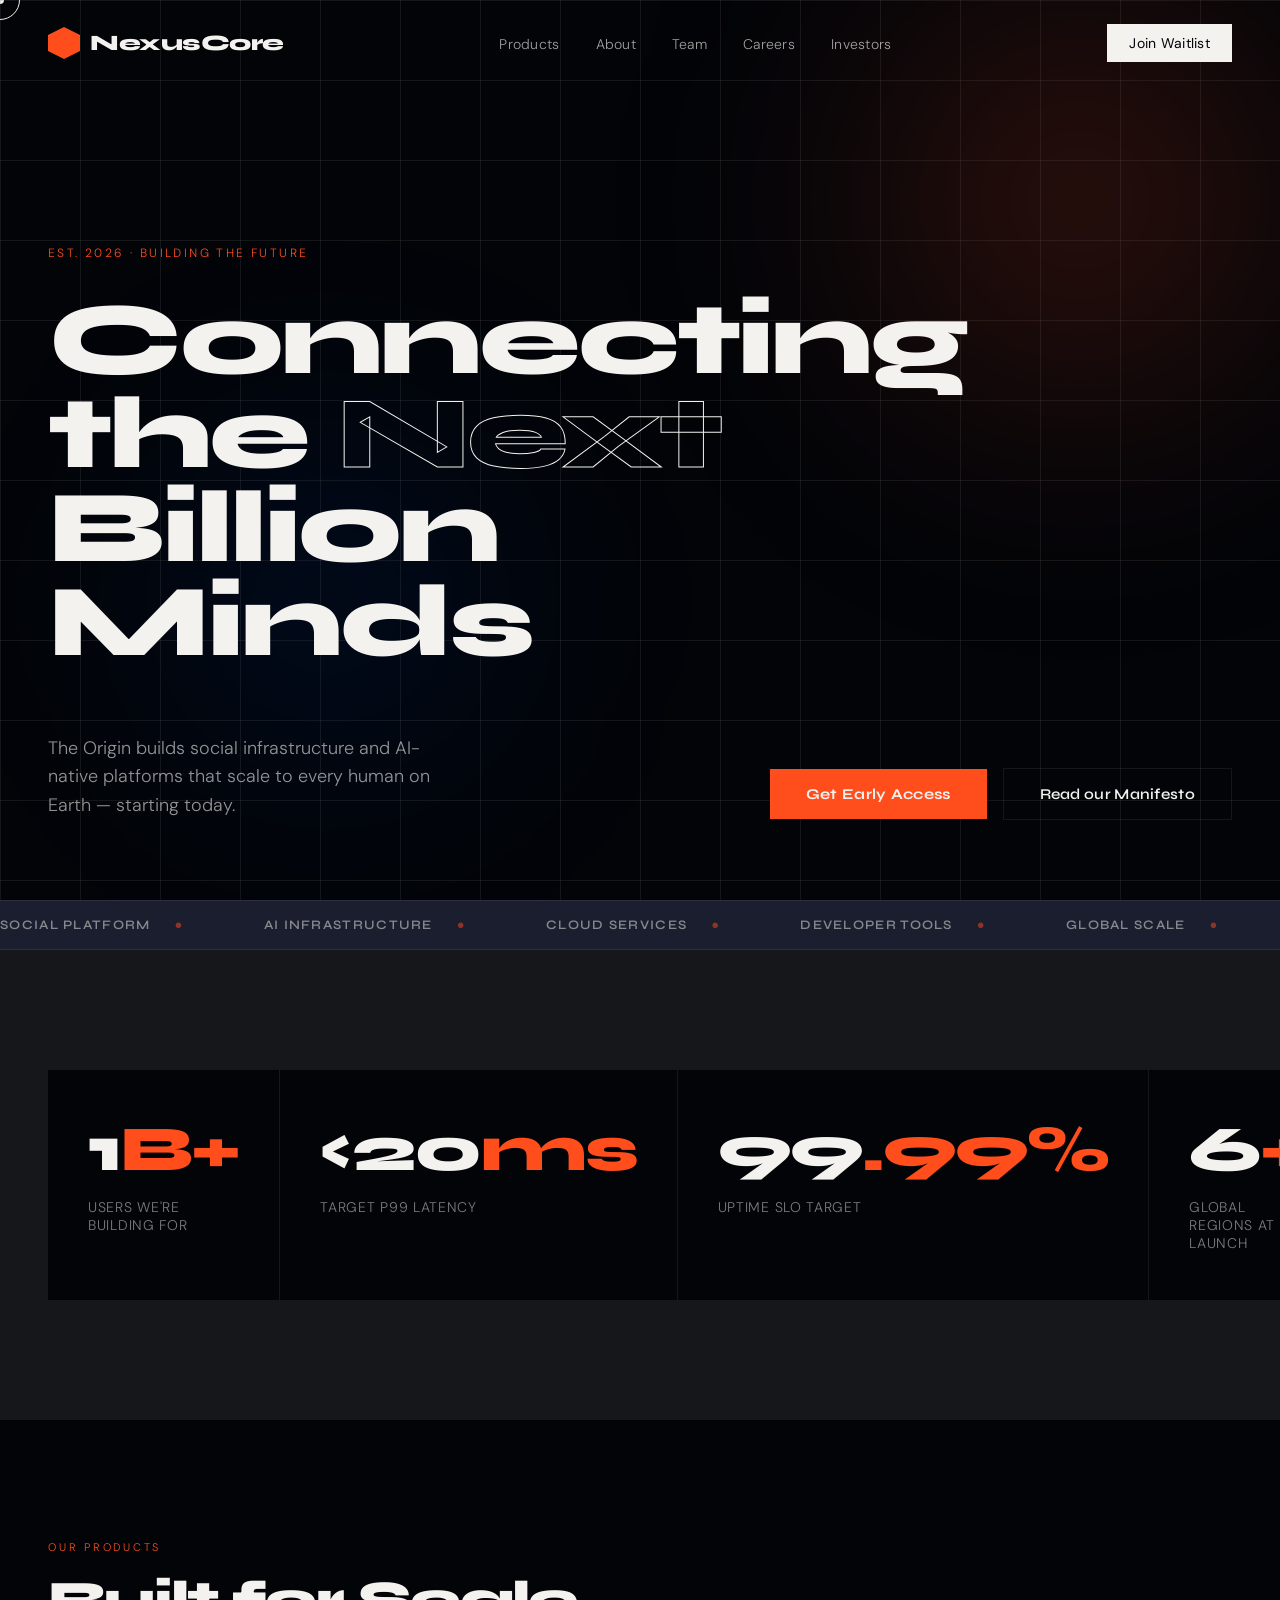
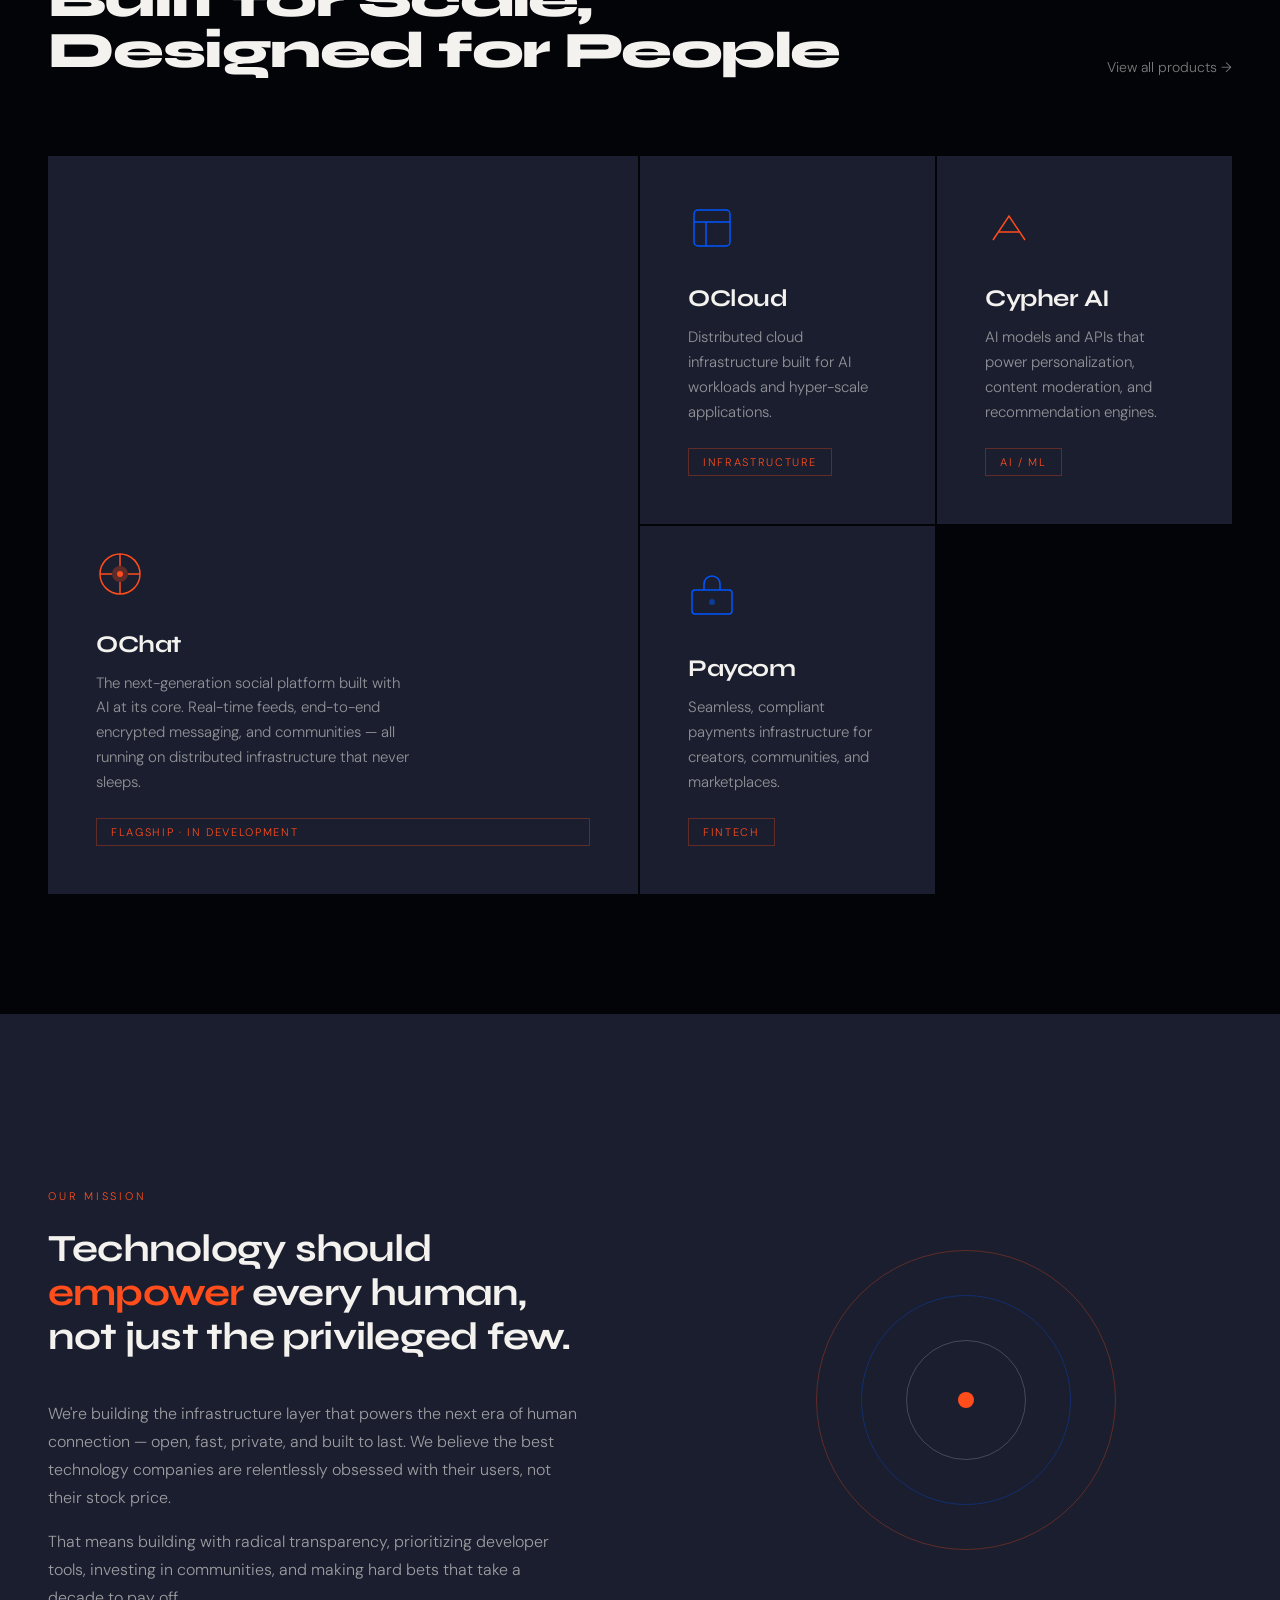
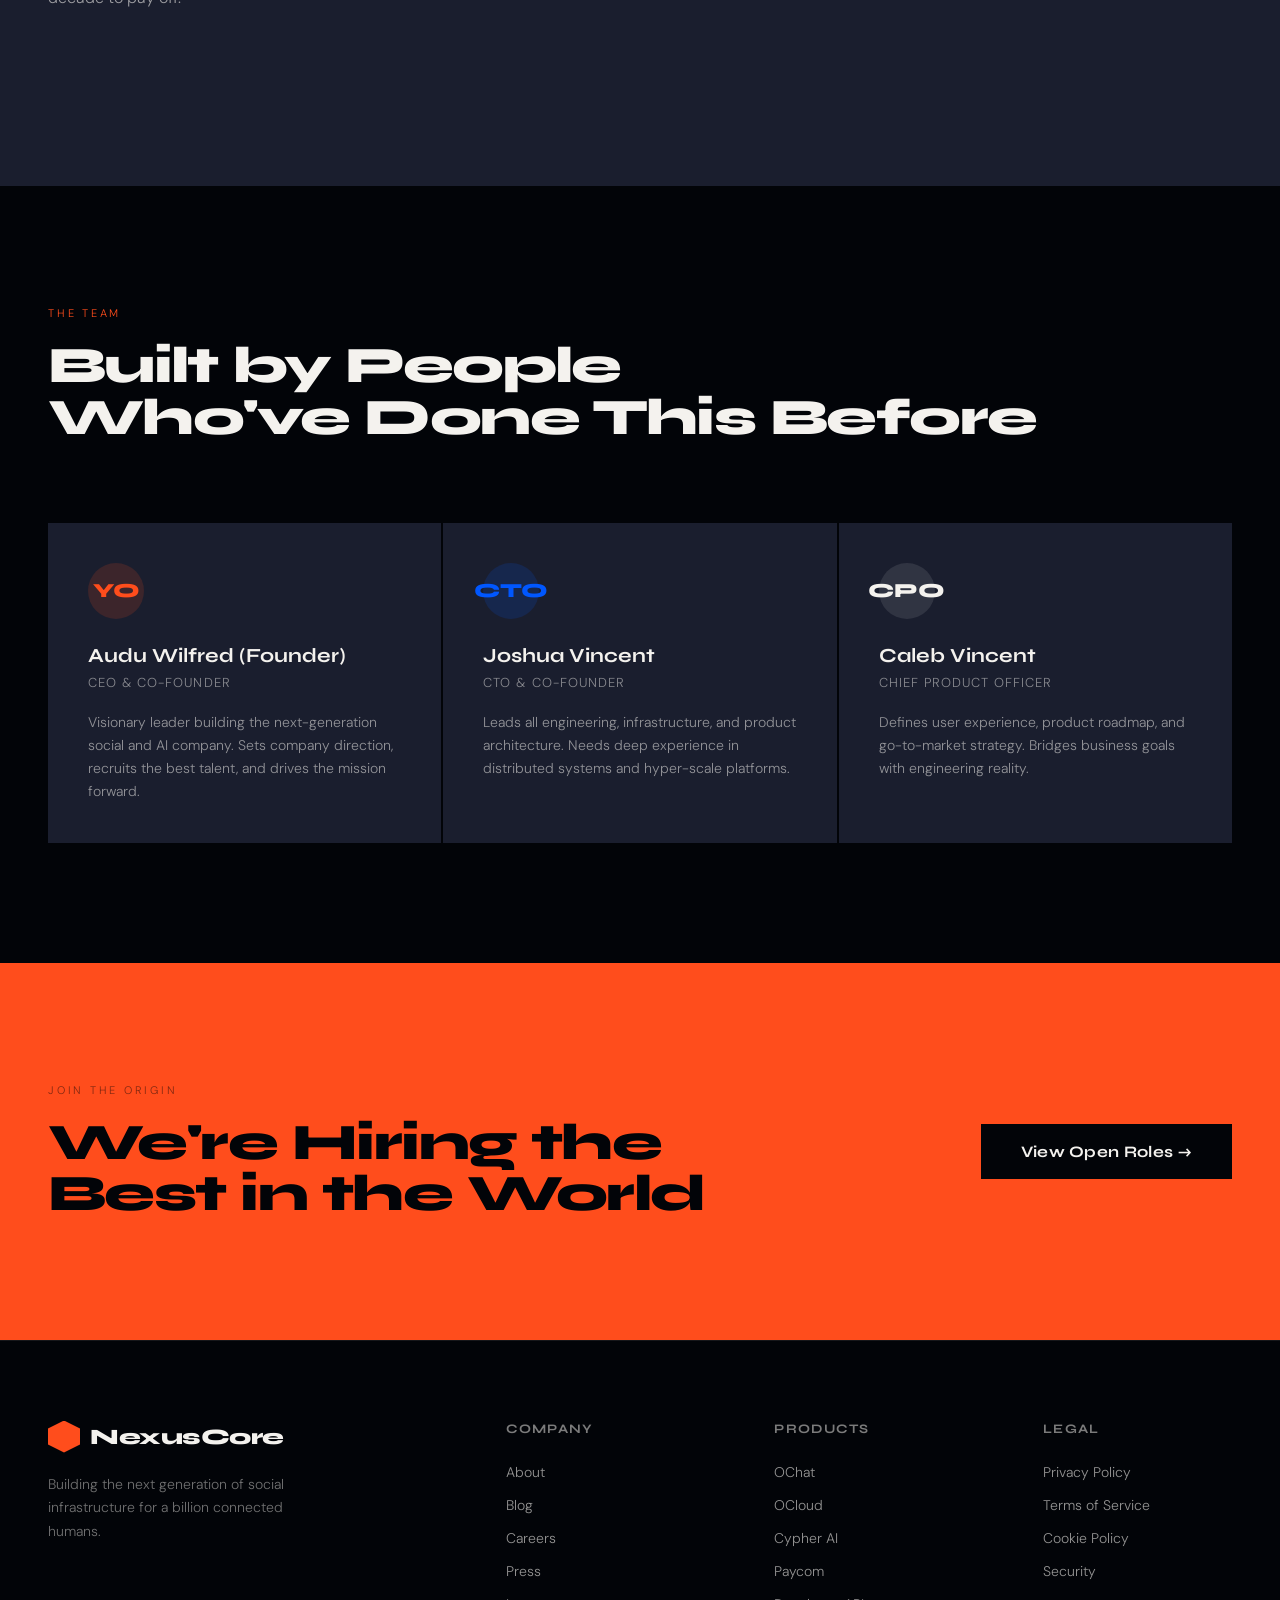
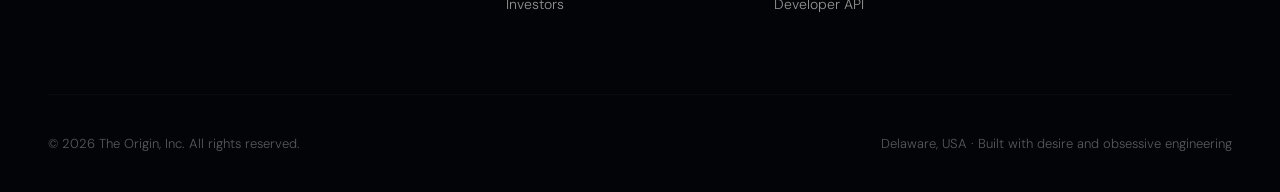
==== Index.html @ 941ad361 "Update Index.html" ====
<!DOCTYPE html>
<html lang="en">
<head>
  <meta charset="UTF-8" />
  <meta name="viewport" content="width=device-width, initial-scale=1.0" />
  <title>The Origin — Connecting the Next Billion</title>
  <meta name="description" content="the origin builds infrastructure and social technology for the next generation of human connection." />
  <link rel="preconnect" href="https://fonts.googleapis.com" />
  <link href="https://fonts.googleapis.com/css2?family=Syne:wght@400;600;700;800&family=DM+Sans:ital,opsz,wght@0,9..40,300;0,9..40,400;1,9..40,300&display=swap" rel="stylesheet" />
  <style>
    :root {
      --black: #020408;
      --white: #F4F2EE;
      --accent: #FF4D1C;
      --accent2: #0057FF;
      --mid: #1A1E2E;
      --muted: #6B7280;
      --border: rgba(244,242,238,0.08);
    }

    *, *::before, *::after { box-sizing: border-box; margin: 0; padding: 0; }

    html { scroll-behavior: smooth; }

    body {
      background: var(--black);
      color: var(--white);
      font-family: 'DM Sans', sans-serif;
      font-weight: 300;
      overflow-x: hidden;
      cursor: none;
    }

    /* Custom cursor */
    .cursor {
      position: fixed; top: 0; left: 0; z-index: 9999;
      pointer-events: none; mix-blend-mode: difference;
    }
    .cursor-dot {
      width: 8px; height: 8px; background: var(--white);
      border-radius: 50%; position: absolute;
      transform: translate(-50%, -50%);
      transition: transform 0.1s;
    }
    .cursor-ring {
      width: 40px; height: 40px; border: 1px solid var(--white);
      border-radius: 50%; position: absolute;
      transform: translate(-50%, -50%);
      transition: all 0.15s ease-out;
    }

    /* NAV */
    nav {
      position: fixed; top: 0; left: 0; right: 0; z-index: 100;
      padding: 24px 48px;
      display: flex; align-items: center; justify-content: space-between;
      border-bottom: 1px solid transparent;
      transition: all 0.4s;
    }
    nav.scrolled {
      background: rgba(2,4,8,0.85);
      backdrop-filter: blur(20px);
      border-color: var(--border);
    }
    .logo {
      font-family: 'Syne', sans-serif;
      font-weight: 800; font-size: 22px;
      letter-spacing: -0.5px;
      display: flex; align-items: center; gap: 10px;
    }
    .logo-mark {
      width: 32px; height: 32px;
      background: var(--accent);
      clip-path: polygon(50% 0%, 100% 25%, 100% 75%, 50% 100%, 0% 75%, 0% 25%);
      animation: spin-slow 12s linear infinite;
    }
    @keyframes spin-slow { to { transform: rotate(360deg); } }

    .nav-links { display: flex; gap: 36px; list-style: none; }
    .nav-links a {
      color: var(--white); text-decoration: none;
      font-size: 14px; letter-spacing: 0.02em;
      opacity: 0.65; transition: opacity 0.2s;
    }
    .nav-links a:hover { opacity: 1; }

    .nav-cta {
      background: var(--white); color: var(--black);
      padding: 10px 22px; font-size: 14px; font-weight: 400;
      border: none; letter-spacing: 0.02em;
      cursor: none; transition: all 0.2s;
      font-family: 'DM Sans', sans-serif;
    }
    .nav-cta:hover { background: var(--accent); color: var(--white); }

    /* HERO */
    .hero {
      min-height: 100vh;
      display: flex; flex-direction: column;
      justify-content: flex-end;
      padding: 0 48px 80px;
      position: relative; overflow: hidden;
    }

    .hero-grid {
      position: absolute; inset: 0;
      background-image:
        linear-gradient(var(--border) 1px, transparent 1px),
        linear-gradient(90deg, var(--border) 1px, transparent 1px);
      background-size: 80px 80px;
      animation: grid-fade 3s ease forwards;
    }
    @keyframes grid-fade { from { opacity: 0; } to { opacity: 1; } }

    .hero-orb {
      position: absolute;
      border-radius: 50%;
      filter: blur(120px);
      pointer-events: none;
    }
    .orb-1 {
      width: 600px; height: 600px;
      background: radial-gradient(circle, rgba(255,77,28,0.25), transparent 70%);
      top: -100px; right: -100px;
      animation: orb-float 8s ease-in-out infinite;
    }
    .orb-2 {
      width: 400px; height: 400px;
      background: radial-gradient(circle, rgba(0,87,255,0.2), transparent 70%);
      bottom: 100px; left: 10%;
      animation: orb-float 10s ease-in-out infinite reverse;
    }
    @keyframes orb-float {
      0%, 100% { transform: translateY(0) scale(1); }
      50% { transform: translateY(-40px) scale(1.05); }
    }

    .hero-eyebrow {
      font-size: 12px; letter-spacing: 0.2em; text-transform: uppercase;
      color: var(--accent); margin-bottom: 32px;
      opacity: 0; animation: slide-up 0.8s 0.3s forwards;
    }

    .hero-title {
      font-family: 'Syne', sans-serif;
      font-weight: 800;
      font-size: clamp(56px, 8vw, 128px);
      line-height: 0.92;
      letter-spacing: -0.03em;
      max-width: 900px;
      opacity: 0; animation: slide-up 0.8s 0.5s forwards;
    }
    .hero-title em {
      font-style: normal;
      -webkit-text-stroke: 1px var(--white);
      color: transparent;
    }

    .hero-bottom {
      display: flex; align-items: flex-end;
      justify-content: space-between;
      margin-top: 64px;
      opacity: 0; animation: slide-up 0.8s 0.8s forwards;
    }
    .hero-sub {
      font-size: 18px; line-height: 1.6; max-width: 420px;
      opacity: 0.6;
    }
    .hero-actions { display: flex; gap: 16px; align-items: center; }
    .btn-primary {
      background: var(--accent);
      color: var(--white);
      padding: 16px 36px;
      font-family: 'Syne', sans-serif;
      font-weight: 700; font-size: 15px;
      border: none; letter-spacing: 0.02em;
      cursor: none; transition: all 0.2s;
      position: relative; overflow: hidden;
    }
    .btn-primary::after {
      content: ''; position: absolute;
      inset: 0; background: rgba(255,255,255,0.1);
      transform: translateX(-100%); transition: transform 0.3s;
    }
    .btn-primary:hover::after { transform: translateX(0); }
    .btn-ghost {
      background: transparent; color: var(--white);
      padding: 16px 36px; font-family: 'Syne', sans-serif;
      font-weight: 600; font-size: 15px;
      border: 1px solid var(--border);
      cursor: none; transition: all 0.2s;
      letter-spacing: 0.02em;
    }
    .btn-ghost:hover { border-color: var(--white); }

    @keyframes slide-up {
      from { opacity: 0; transform: translateY(30px); }
      to { opacity: 1; transform: translateY(0); }
    }

    /* TICKER */
    .ticker {
      border-top: 1px solid var(--border);
      border-bottom: 1px solid var(--border);
      padding: 16px 0; overflow: hidden;
      background: var(--mid);
    }
    .ticker-inner {
      display: flex; gap: 80px; width: max-content;
      animation: ticker 30s linear infinite;
    }
    @keyframes ticker { to { transform: translateX(-50%); } }
    .ticker-item {
      font-family: 'Syne', sans-serif; font-size: 13px;
      font-weight: 600; letter-spacing: 0.1em;
      text-transform: uppercase; white-space: nowrap;
      opacity: 0.5;
      display: flex; gap: 24px; align-items: center;
    }
    .ticker-item span { color: var(--accent); }

    /* STATS */
    .stats {
      padding: 120px 48px;
      display: grid;
      grid-template-columns: repeat(4, 1fr);
      gap: 1px;
      background: var(--border);
    }
    .stat {
      background: var(--black);
      padding: 48px 40px;
    }
    .stat-num {
      font-family: 'Syne', sans-serif;
      font-weight: 800;
      font-size: clamp(40px, 5vw, 72px);
      letter-spacing: -0.03em;
      line-height: 1;
    }
    .stat-num .accent { color: var(--accent); }
    .stat-label {
      margin-top: 16px; font-size: 14px;
      opacity: 0.5; letter-spacing: 0.05em;
      text-transform: uppercase;
    }

    /* PRODUCTS */
    .section { padding: 120px 48px; }
    .section-header {
      display: flex; justify-content: space-between;
      align-items: flex-end; margin-bottom: 80px;
    }
    .section-label {
      font-size: 11px; letter-spacing: 0.25em;
      text-transform: uppercase; color: var(--accent);
      margin-bottom: 20px;
    }
    .section-title {
      font-family: 'Syne', sans-serif;
      font-weight: 800; font-size: clamp(36px, 4vw, 64px);
      letter-spacing: -0.03em; line-height: 1;
    }
    .section-link {
      color: var(--white); text-decoration: none;
      font-size: 14px; opacity: 0.5;
      display: flex; align-items: center; gap: 8px;
      transition: opacity 0.2s;
    }
    .section-link:hover { opacity: 1; }

    .products-grid {
      display: grid;
      grid-template-columns: 2fr 1fr 1fr;
      grid-template-rows: auto auto;
      gap: 2px;
    }
    .product-card {
      background: var(--mid);
      padding: 48px;
      position: relative; overflow: hidden;
      transition: background 0.3s;
    }
    .product-card:hover { background: #1e2438; }
    .product-card.featured {
      grid-row: 1 / 3;
      display: flex; flex-direction: column; justify-content: flex-end;
      min-height: 500px;
    }
    .product-card-bg {
      position: absolute; inset: 0;
      background: linear-gradient(135deg, rgba(255,77,28,0.08), transparent 60%);
      opacity: 0; transition: opacity 0.3s;
    }
    .product-card:hover .product-card-bg { opacity: 1; }

    .product-icon {
      width: 48px; height: 48px; margin-bottom: 32px;
      display: flex; align-items: center; justify-content: center;
    }
    .product-icon svg { width: 100%; height: 100%; }
    .product-name {
      font-family: 'Syne', sans-serif;
      font-weight: 700; font-size: 24px;
      letter-spacing: -0.02em; margin-bottom: 12px;
    }
    .product-desc {
      font-size: 15px; line-height: 1.65;
      opacity: 0.55; max-width: 320px;
    }
    .product-tag {
      display: inline-block; margin-top: 24px;
      font-size: 11px; letter-spacing: 0.15em;
      text-transform: uppercase; color: var(--accent);
      border: 1px solid rgba(255,77,28,0.3);
      padding: 6px 14px;
    }

    /* ABOUT / MISSION */
    .mission {
      padding: 120px 48px;
      background: var(--mid);
      display: grid;
      grid-template-columns: 1fr 1fr;
      gap: 120px; align-items: center;
    }
    .mission-text .section-label { margin-bottom: 24px; }
    .mission-quote {
      font-family: 'Syne', sans-serif;
      font-weight: 700;
      font-size: clamp(28px, 3vw, 48px);
      line-height: 1.15; letter-spacing: -0.02em;
    }
    .mission-quote em {
      font-style: normal; color: var(--accent);
    }
    .mission-body {
      margin-top: 40px; font-size: 16px;
      line-height: 1.75; opacity: 0.6;
    }
    .mission-visual {
      position: relative; aspect-ratio: 1;
      display: flex; align-items: center; justify-content: center;
    }
    .mission-rings {
      position: relative; width: 300px; height: 300px;
    }
    .ring {
      position: absolute; border-radius: 50%;
      border: 1px solid;
      top: 50%; left: 50%;
      transform: translate(-50%, -50%);
    }
    .ring-1 { width: 100%; height: 100%; border-color: rgba(255,77,28,0.3); animation: rotate 20s linear infinite; }
    .ring-2 { width: 70%; height: 70%; border-color: rgba(0,87,255,0.3); animation: rotate 15s linear infinite reverse; }
    .ring-3 { width: 40%; height: 40%; border-color: rgba(244,242,238,0.2); animation: rotate 10s linear infinite; }
    .ring-center {
      position: absolute; width: 16px; height: 16px;
      background: var(--accent); border-radius: 50%;
      top: 50%; left: 50%; transform: translate(-50%, -50%);
    }
    @keyframes rotate { to { transform: translate(-50%, -50%) rotate(360deg); } }

    /* TEAM */
    .team-grid {
      display: grid;
      grid-template-columns: repeat(3, 1fr);
      gap: 2px;
    }
    .team-card {
      background: var(--mid); padding: 40px;
      transition: background 0.3s;
    }
    .team-card:hover { background: #1e2438; }
    .team-avatar {
      width: 56px; height: 56px; border-radius: 50%;
      margin-bottom: 24px;
      display: flex; align-items: center; justify-content: center;
      font-family: 'Syne', sans-serif;
      font-weight: 800; font-size: 20px;
    }
    .team-name {
      font-family: 'Syne', sans-serif;
      font-weight: 700; font-size: 20px;
      margin-bottom: 6px;
    }
    .team-role { font-size: 13px; opacity: 0.5; text-transform: uppercase; letter-spacing: 0.08em; }
    .team-bio { margin-top: 20px; font-size: 14px; line-height: 1.65; opacity: 0.55; }

    /* CTA BANNER */
    .cta-banner {
      padding: 120px 48px;
      background: var(--accent);
      display: grid;
      grid-template-columns: 1fr auto;
      align-items: center; gap: 80px;
    }
    .cta-banner .section-title { color: var(--black); }
    .cta-banner .section-label { color: rgba(2,4,8,0.5); }
    .btn-dark {
      background: var(--black); color: var(--white);
      padding: 18px 40px;
      font-family: 'Syne', sans-serif;
      font-weight: 700; font-size: 16px;
      border: none; cursor: none;
      transition: all 0.2s; white-space: nowrap;
      letter-spacing: 0.02em;
    }
    .btn-dark:hover { background: var(--mid); }

    /* FOOTER */
    footer {
      padding: 80px 48px 40px;
      border-top: 1px solid var(--border);
    }
    .footer-top {
      display: grid;
      grid-template-columns: 2fr 1fr 1fr 1fr;
      gap: 80px; margin-bottom: 80px;
    }
    .footer-brand .logo { margin-bottom: 20px; }
    .footer-desc { font-size: 14px; opacity: 0.45; line-height: 1.7; max-width: 280px; }
    .footer-col h4 {
      font-family: 'Syne', sans-serif;
      font-weight: 700; font-size: 13px;
      letter-spacing: 0.1em; text-transform: uppercase;
      margin-bottom: 24px; opacity: 0.5;
    }
    .footer-col ul { list-style: none; display: flex; flex-direction: column; gap: 12px; }
    .footer-col a {
      color: var(--white); text-decoration: none;
      font-size: 14px; opacity: 0.6; transition: opacity 0.2s;
    }
    .footer-col a:hover { opacity: 1; }
    .footer-bottom {
      display: flex; justify-content: space-between;
      padding-top: 40px; border-top: 1px solid var(--border);
      font-size: 13px; opacity: 0.35;
    }

    /* RESPONSIVE */
    @media (max-width: 1024px) {
      nav { padding: 20px 24px; }
      .hero { padding: 0 24px 60px; }
      .hero-title { font-size: clamp(42px, 10vw, 80px); }
      .hero-bottom { flex-direction: column; align-items: flex-start; gap: 40px; }
      .stats { grid-template-columns: repeat(2, 1fr); padding: 80px 24px; }
      .section { padding: 80px 24px; }
      .products-grid { grid-template-columns: 1fr; }
      .product-card.featured { grid-row: auto; min-height: 300px; }
      .mission { grid-template-columns: 1fr; gap: 60px; padding: 80px 24px; }
      .team-grid { grid-template-columns: 1fr; }
      .cta-banner { grid-template-columns: 1fr; gap: 40px; padding: 80px 24px; }
      .footer-top { grid-template-columns: 1fr 1fr; gap: 40px; }
      .nav-links { display: none; }
    }
  </style>
</head>
<body>

  <!-- Cursor -->
  <div class="cursor">
    <div class="cursor-dot" id="dot"></div>
    <div class="cursor-ring" id="ring"></div>
  </div>

  <!-- Nav -->
  <nav id="nav">
    <div class="logo">
      <div class="logo-mark"></div>
      NexusCore
    </div>
    <ul class="nav-links">
      <li><a href="#products">Products</a></li>
      <li><a href="#about">About</a></li>
      <li><a href="#team">Team</a></li>
      <li><a href="#careers">Careers</a></li>
      <li><a href="#investors">Investors</a></li>
    </ul>
    <button class="nav-cta">Join Waitlist</button>
  </nav>

  <!-- Hero -->
  <section class="hero">
    <div class="hero-grid"></div>
    <div class="hero-orb orb-1"></div>
    <div class="hero-orb orb-2"></div>
    <p class="hero-eyebrow">Est. 2026 · Building the Future</p>
    <h1 class="hero-title">Connecting the <em>Next</em> Billion Minds</h1>
    <div class="hero-bottom">
      <p class="hero-sub">The Origin builds social infrastructure and AI-native platforms that scale to every human on Earth — starting today.</p>
      <div class="hero-actions">
        <button class="btn-primary">Get Early Access</button>
        <button class="btn-ghost">Read our Manifesto</button>
      </div>
    </div>
  </section>

  <!-- Ticker -->
  <div class="ticker">
    <div class="ticker-inner">
      <div class="ticker-item">Social Platform <span>●</span></div>
      <div class="ticker-item">AI Infrastructure <span>●</span></div>
      <div class="ticker-item">Cloud Services <span>●</span></div>
      <div class="ticker-item">Developer Tools <span>●</span></div>
      <div class="ticker-item">Global Scale <span>●</span></div>
      <div class="ticker-item">1B+ Users Target <span>●</span></div>
      <div class="ticker-item">Open Source Core <span>●</span></div>
      <div class="ticker-item">Privacy First <span>●</span></div>
      <!-- Duplicate for seamless loop -->
      <div class="ticker-item">Social Platform <span>●</span></div>
      <div class="ticker-item">AI Infrastructure <span>●</span></div>
      <div class="ticker-item">Cloud Services <span>●</span></div>
      <div class="ticker-item">Developer Tools <span>●</span></div>
      <div class="ticker-item">Global Scale <span>●</span></div>
      <div class="ticker-item">1B+ Users Target <span>●</span></div>
      <div class="ticker-item">Open Source Core <span>●</span></div>
      <div class="ticker-item">Privacy First <span>●</span></div>
    </div>
  </div>

  <!-- Stats -->
  <div class="stats">
    <div class="stat">
      <div class="stat-num">1<span class="accent">B+</span></div>
      <div class="stat-label">Users we're building for</div>
    </div>
    <div class="stat">
      <div class="stat-num">&lt;20<span class="accent">ms</span></div>
      <div class="stat-label">Target p99 latency</div>
    </div>
    <div class="stat">
      <div class="stat-num">99<span class="accent">.99%</span></div>
      <div class="stat-label">Uptime SLO target</div>
    </div>
    <div class="stat">
      <div class="stat-num">6<span class="accent">+</span></div>
      <div class="stat-label">Global regions at launch</div>
    </div>
  </div>

  <!-- Products -->
  <section class="section" id="products">
    <div class="section-header">
      <div>
        <p class="section-label">Our Products</p>
        <h2 class="section-title">Built for Scale,<br/>Designed for People</h2>
      </div>
      <a href="#" class="section-link">View all products →</a>
    </div>
    <div class="products-grid">
      <div class="product-card featured">
        <div class="product-card-bg"></div>
        <div class="product-icon">
          <svg viewBox="0 0 48 48" fill="none" xmlns="http://www.w3.org/2000/svg">
            <circle cx="24" cy="24" r="20" stroke="#FF4D1C" stroke-width="1.5"/>
            <circle cx="24" cy="24" r="8" fill="#FF4D1C" opacity="0.3"/>
            <circle cx="24" cy="24" r="3" fill="#FF4D1C"/>
            <line x1="24" y1="4" x2="24" y2="16" stroke="#FF4D1C" stroke-width="1.5"/>
            <line x1="24" y1="32" x2="24" y2="44" stroke="#FF4D1C" stroke-width="1.5"/>
            <line x1="4" y1="24" x2="16" y2="24" stroke="#FF4D1C" stroke-width="1.5"/>
            <line x1="32" y1="24" x2="44" y2="24" stroke="#FF4D1C" stroke-width="1.5"/>
          </svg>
        </div>
        <h3 class="product-name">OChat</h3>
        <p class="product-desc">The next-generation social platform built with AI at its core. Real-time feeds, end-to-end encrypted messaging, and communities — all running on distributed infrastructure that never sleeps.</p>
        <span class="product-tag">Flagship · In Development</span>
      </div>
      <div class="product-card">
        <div class="product-card-bg"></div>
        <div class="product-icon">
          <svg viewBox="0 0 48 48" fill="none"><rect x="6" y="6" width="36" height="36" rx="4" stroke="#0057FF" stroke-width="1.5"/><path d="M6 18h36M18 18v24" stroke="#0057FF" stroke-width="1.5"/></svg>
        </div>
        <h3 class="product-name">OCloud</h3>
        <p class="product-desc">Distributed cloud infrastructure built for AI workloads and hyper-scale applications.</p>
        <span class="product-tag">Infrastructure</span>
      </div>
      <div class="product-card">
        <div class="product-card-bg"></div>
        <div class="product-icon">
          <svg viewBox="0 0 48 48" fill="none"><path d="M8 36L24 12L40 36" stroke="#FF4D1C" stroke-width="1.5"/><path d="M14 28h20" stroke="#FF4D1C" stroke-width="1.5"/></svg>
        </div>
        <h3 class="product-name">Cypher AI</h3>
        <p class="product-desc">AI models and APIs that power personalization, content moderation, and recommendation engines.</p>
        <span class="product-tag">AI / ML</span>
      </div>
      <div class="product-card">
        <div class="product-card-bg"></div>
        <div class="product-icon">
          <svg viewBox="0 0 48 48" fill="none"><rect x="4" y="16" width="40" height="24" rx="3" stroke="#0057FF" stroke-width="1.5"/><path d="M16 16V10a8 8 0 0116 0v6" stroke="#0057FF" stroke-width="1.5"/><circle cx="24" cy="28" r="3" fill="#0057FF" opacity="0.5"/></svg>
        </div>
        <h3 class="product-name">Paycom</h3>
        <p class="product-desc">Seamless, compliant payments infrastructure for creators, communities, and marketplaces.</p>
        <span class="product-tag">Fintech</span>
      </div>
    </div>
  </section>

  <!-- Mission -->
  <section class="mission" id="about">
    <div class="mission-text">
      <p class="section-label">Our Mission</p>
      <h2 class="mission-quote">Technology should <em>empower</em> every human, not just the privileged few.</h2>
      <p class="mission-body">We're building the infrastructure layer that powers the next era of human connection — open, fast, private, and built to last. We believe the best technology companies are relentlessly obsessed with their users, not their stock price.</p>
      <p class="mission-body" style="margin-top:16px;">That means building with radical transparency, prioritizing developer tools, investing in communities, and making hard bets that take a decade to pay off.</p>
    </div>
    <div class="mission-visual">
      <div class="mission-rings">
        <div class="ring ring-1"></div>
        <div class="ring ring-2"></div>
        <div class="ring ring-3"></div>
        <div class="ring-center"></div>
      </div>
    </div>
  </section>

  <!-- Team -->
  <section class="section" id="team">
    <div class="section-header">
      <div>
        <p class="section-label">The Team</p>
        <h2 class="section-title">Built by People<br/>Who've Done This Before</h2>
      </div>
    </div>
    <div class="team-grid">
      <div class="team-card">
        <div class="team-avatar" style="background:rgba(255,77,28,0.15); color:#FF4D1C;">YO</div>
        <h3 class="team-name">Audu Wilfred (Founder)</h3>
        <p class="team-role">CEO & Co-Founder</p>
        <p class="team-bio">Visionary leader building the next-generation social and AI company. Sets company direction, recruits the best talent, and drives the mission forward.</p>
      </div>
      <div class="team-card">
        <div class="team-avatar" style="background:rgba(0,87,255,0.15); color:#0057FF;">CTO</div>
        <h3 class="team-name">Joshua Vincent</h3>
        <p class="team-role">CTO & Co-Founder</p>
        <p class="team-bio">Leads all engineering, infrastructure, and product architecture. Needs deep experience in distributed systems and hyper-scale platforms.</p>
      </div>
      <div class="team-card">
        <div class="team-avatar" style="background:rgba(244,242,238,0.1); color:var(--white);">CPO</div>
        <h3 class="team-name">Caleb Vincent</h3>
        <p class="team-role">Chief Product Officer</p>
        <p class="team-bio">Defines user experience, product roadmap, and go-to-market strategy. Bridges business goals with engineering reality.</p>
      </div>
    </div>
  </section>

  <!-- CTA -->
  <div class="cta-banner" id="careers">
    <div>
      <p class="section-label">Join The Origin</p>
      <h2 class="section-title" style="color:var(--black);">We're Hiring the<br/>Best in the World</h2>
    </div>
    <button class="btn-dark">View Open Roles →</button>
  </div>

  <!-- Footer -->
  <footer>
    <div class="footer-top">
      <div class="footer-brand">
        <div class="logo" style="margin-bottom:20px;">
          <div class="logo-mark"></div>
          NexusCore
        </div>
        <p class="footer-desc">Building the next generation of social infrastructure for a billion connected humans.</p>
      </div>
      <div class="footer-col">
        <h4>Company</h4>
        <ul>
          <li><a href="#">About</a></li>
          <li><a href="#">Blog</a></li>
          <li><a href="#">Careers</a></li>
          <li><a href="#">Press</a></li>
          <li><a href="#">Investors</a></li>
        </ul>
      </div>
      <div class="footer-col">
        <h4>Products</h4>
        <ul>
          <li><a href="#">OChat</a></li>
          <li><a href="#">OCloud</a></li>
          <li><a href="#">Cypher AI</a></li>
          <li><a href="#">Paycom</a></li>
          <li><a href="#">Developer API</a></li>
        </ul>
      </div>
      <div class="footer-col">
        <h4>Legal</h4>
        <ul>
          <li><a href="#">Privacy Policy</a></li>
          <li><a href="#">Terms of Service</a></li>
          <li><a href="#">Cookie Policy</a></li>
          <li><a href="#">Security</a></li>
        </ul>
      </div>
    </div>
    <div class="footer-bottom">
      <span>© 2026 The Origin, Inc. All rights reserved.</span>
      <span>Delaware, USA · Built with desire and obsessive engineering</span>
    </div>
  </footer>

  <script>
    // Custom cursor
    const dot = document.getElementById('dot');
    const ring = document.getElementById('ring');
    let mouseX = 0, mouseY = 0;
    let ringX = 0, ringY = 0;

    document.addEventListener('mousemove', (e) => {
      mouseX = e.clientX;
      mouseY = e.clientY;
      dot.style.left = mouseX + 'px';
      dot.style.top = mouseY + 'px';
    });

    function animateRing() {
      ringX += (mouseX - ringX) * 0.1;
      ringY += (mouseY - ringY) * 0.1;
      ring.style.left = ringX + 'px';
      ring.style.top = ringY + 'px';
      requestAnimationFrame(animateRing);
    }
    animateRing();

    // Nav scroll
    const nav = document.getElementById('nav');
    window.addEventListener('scroll', () => {
      nav.classList.toggle('scrolled', window.scrollY > 60);
    });

    // Cursor scale on links
    document.querySelectorAll('a, button').forEach(el => {
      el.addEventListener('mouseenter', () => { ring.style.transform = 'translate(-50%, -50%) scale(1.8)'; });
      el.addEventListener('mouseleave', () => { ring.style.transform = 'translate(-50%, -50%) scale(1)'; });
    });

    // Intersection observer for animated numbers
    const stats = document.querySelectorAll('.stat-num');
    const observer = new IntersectionObserver((entries) => {
      entries.forEach(entry => {
        if (entry.isIntersecting) {
          entry.target.style.opacity = '0';
          entry.target.style.transform = 'translateY(20px)';
          entry.target.style.transition = 'all 0.6s ease';
          setTimeout(() => {
            entry.target.style.opacity = '1';
            entry.target.style.transform = 'translateY(0)';
          }, 100);
          observer.unobserve(entry.target);
        }
      });
    }, { threshold: 0.5 });
    stats.forEach(s => observer.observe(s));
  </script>
</body>
        </html>
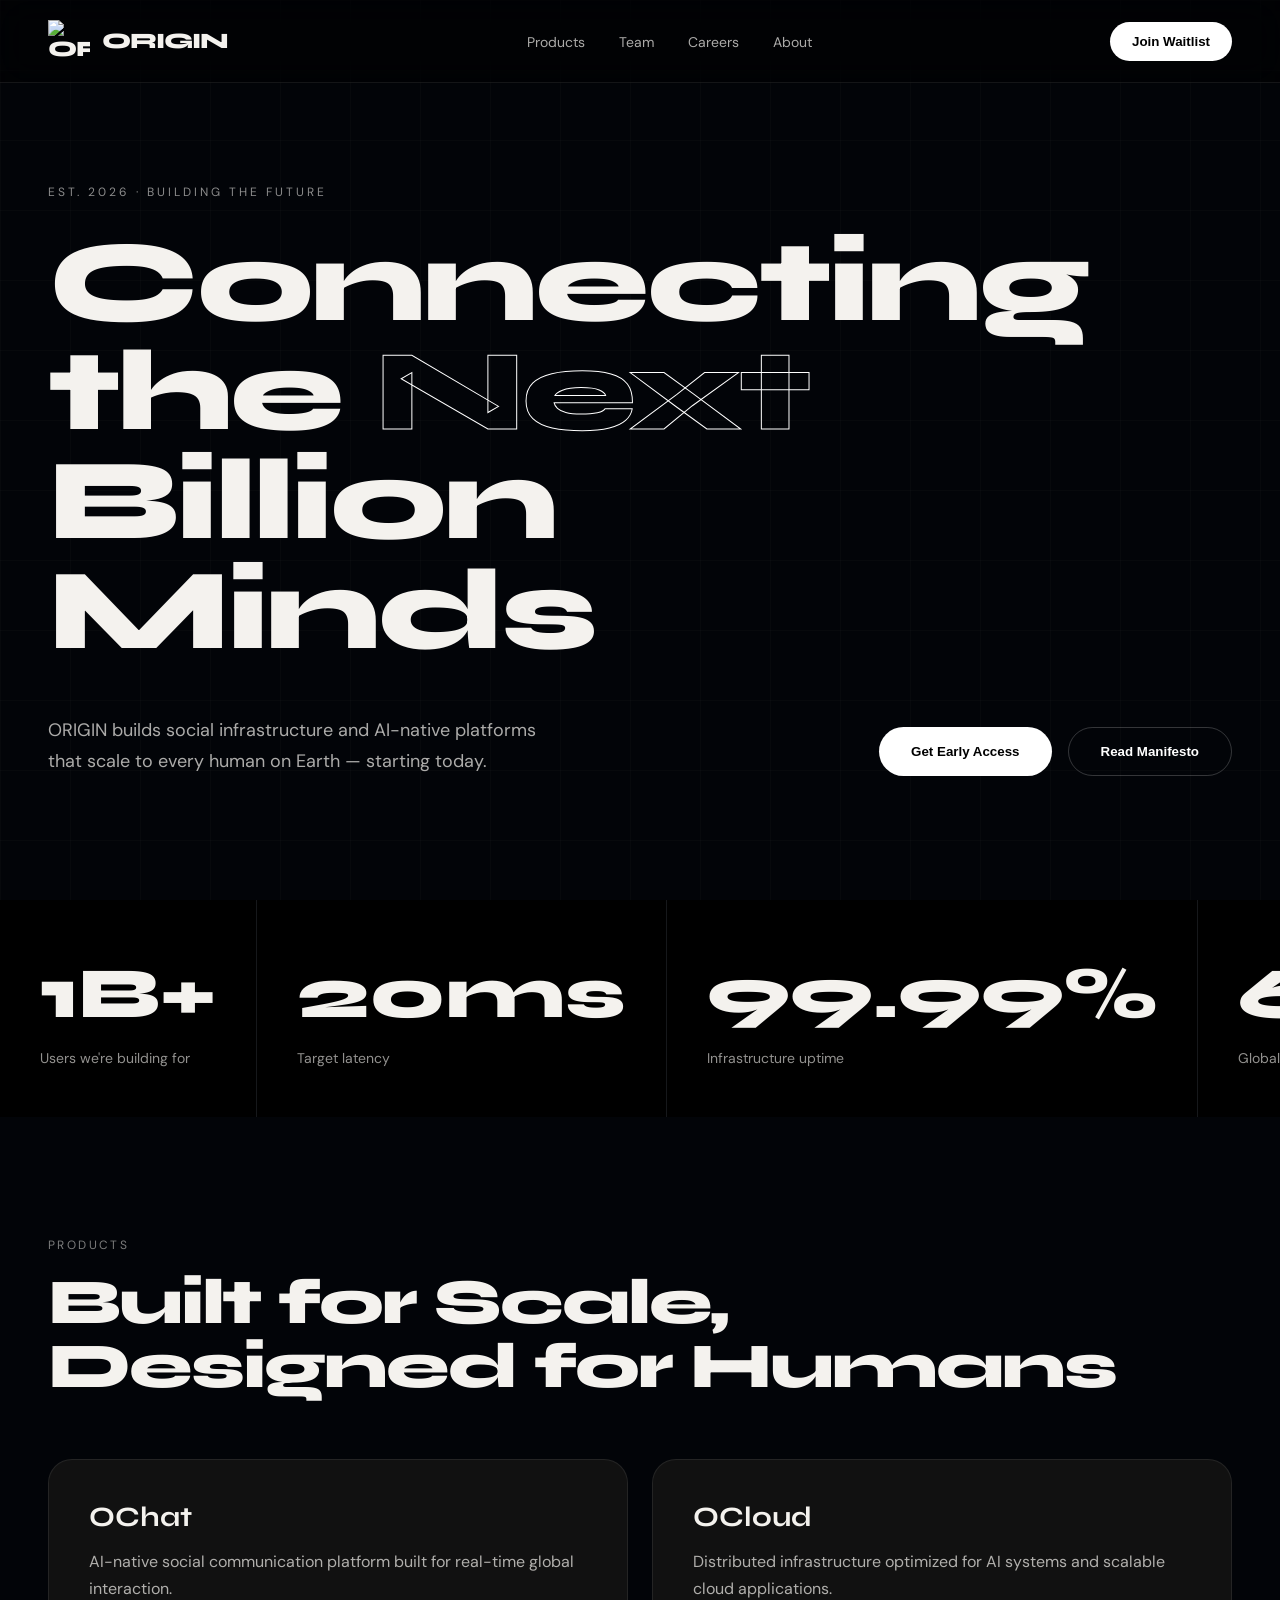
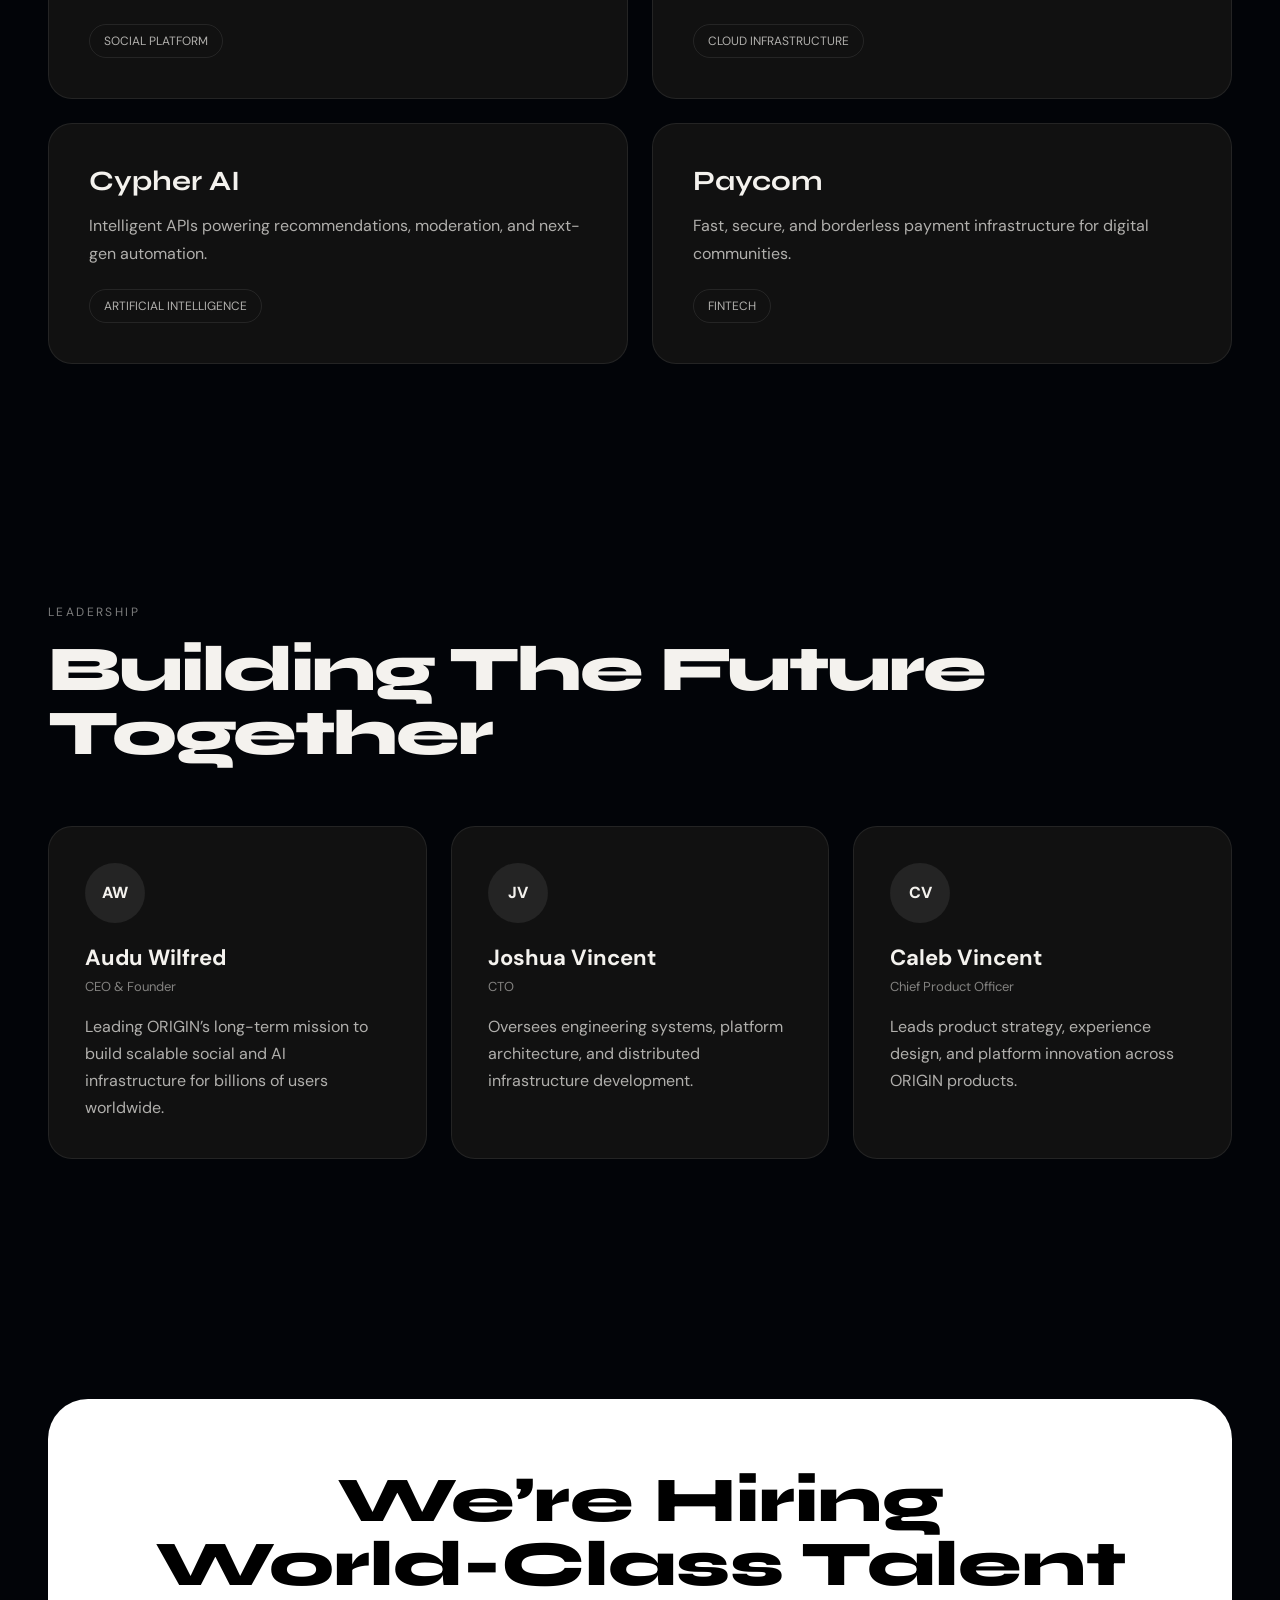
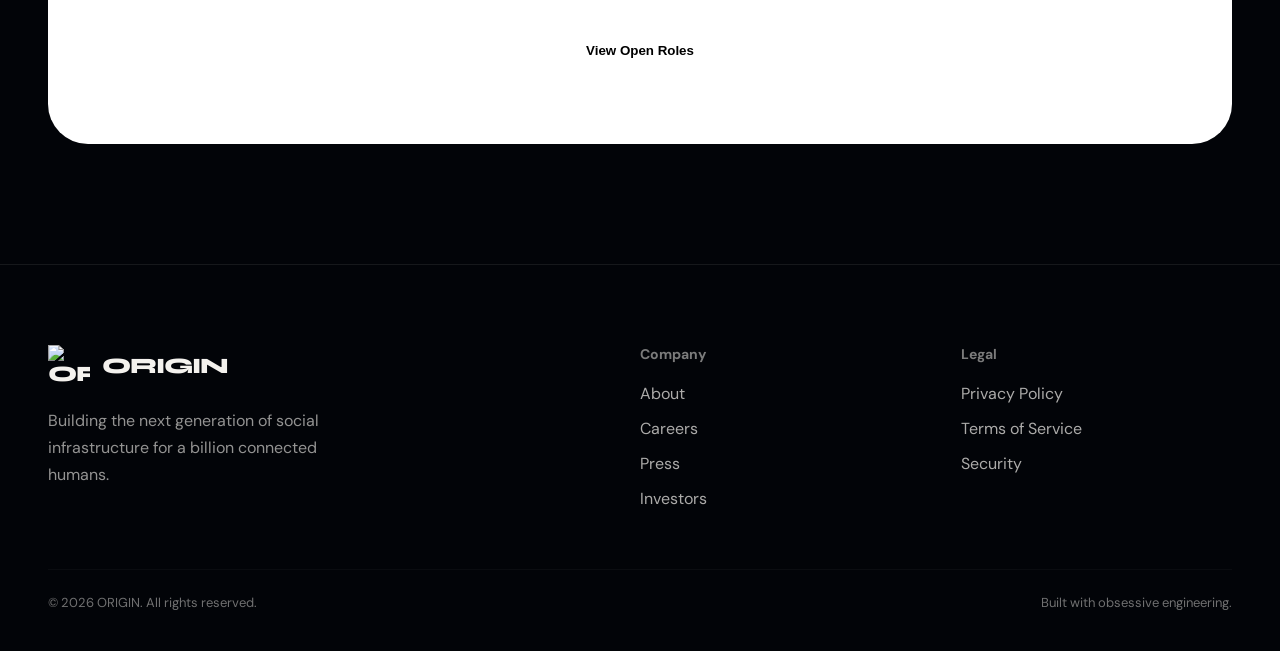
==== commit fae25e19: "Update Index.html" ====
--- a/Index.html
+++ b/Index.html
@@ -3,754 +3,919 @@
 <head>
   <meta charset="UTF-8" />
   <meta name="viewport" content="width=device-width, initial-scale=1.0" />
-  <title>The Origin — Connecting the Next Billion</title>
-  <meta name="description" content="the origin builds infrastructure and social technology for the next generation of human connection." />
+  <title>ORIGIN — Connecting the Next Billion</title>
+
+  <meta
+    name="description"
+    content="ORIGIN builds infrastructure and social technology for the next generation of human connection."
+  />
+
   <link rel="preconnect" href="https://fonts.googleapis.com" />
-  <link href="https://fonts.googleapis.com/css2?family=Syne:wght@400;600;700;800&family=DM+Sans:ital,opsz,wght@0,9..40,300;0,9..40,400;1,9..40,300&display=swap" rel="stylesheet" />
+
+  <link
+    href="https://fonts.googleapis.com/css2?family=Syne:wght@400;600;700;800&family=DM+Sans:wght@300;400;500;700&display=swap"
+    rel="stylesheet"
+  />
+
   <style>
+
     :root {
       --black: #020408;
       --white: #F4F2EE;
-      --accent: #FF4D1C;
-      --accent2: #0057FF;
-      --mid: #1A1E2E;
+      --accent: #ffffff;
+      --accent2: #8b8b8b;
+      --mid: #111111;
       --muted: #6B7280;
-      --border: rgba(244,242,238,0.08);
-    }
-
-    *, *::before, *::after { box-sizing: border-box; margin: 0; padding: 0; }
-
-    html { scroll-behavior: smooth; }
+      --border: rgba(255,255,255,0.08);
+    }
+
+    * {
+      margin: 0;
+      padding: 0;
+      box-sizing: border-box;
+    }
+
+    html {
+      scroll-behavior: smooth;
+    }
 
     body {
       background: var(--black);
       color: var(--white);
       font-family: 'DM Sans', sans-serif;
-      font-weight: 300;
       overflow-x: hidden;
-      cursor: none;
-    }
-
-    /* Custom cursor */
-    .cursor {
-      position: fixed; top: 0; left: 0; z-index: 9999;
-      pointer-events: none; mix-blend-mode: difference;
-    }
-    .cursor-dot {
-      width: 8px; height: 8px; background: var(--white);
-      border-radius: 50%; position: absolute;
-      transform: translate(-50%, -50%);
-      transition: transform 0.1s;
-    }
-    .cursor-ring {
-      width: 40px; height: 40px; border: 1px solid var(--white);
-      border-radius: 50%; position: absolute;
-      transform: translate(-50%, -50%);
-      transition: all 0.15s ease-out;
-    }
-
-    /* NAV */
+    }
+
+    img {
+      max-width: 100%;
+      display: block;
+    }
+
+    a {
+      text-decoration: none;
+      color: inherit;
+    }
+
+    /* NAVBAR */
+
     nav {
-      position: fixed; top: 0; left: 0; right: 0; z-index: 100;
-      padding: 24px 48px;
-      display: flex; align-items: center; justify-content: space-between;
-      border-bottom: 1px solid transparent;
-      transition: all 0.4s;
-    }
-    nav.scrolled {
-      background: rgba(2,4,8,0.85);
-      backdrop-filter: blur(20px);
-      border-color: var(--border);
-    }
+      position: fixed;
+      top: 0;
+      left: 0;
+      width: 100%;
+      z-index: 1000;
+
+      display: flex;
+      align-items: center;
+      justify-content: space-between;
+
+      padding: 20px 48px;
+
+      backdrop-filter: blur(18px);
+      background: rgba(0,0,0,0.4);
+
+      border-bottom: 1px solid var(--border);
+    }
+
     .logo {
+      display: flex;
+      align-items: center;
+      gap: 12px;
+
       font-family: 'Syne', sans-serif;
-      font-weight: 800; font-size: 22px;
-      letter-spacing: -0.5px;
-      display: flex; align-items: center; gap: 10px;
-    }
-    .logo-mark {
-      width: 32px; height: 32px;
-      background: var(--accent);
-      clip-path: polygon(50% 0%, 100% 25%, 100% 75%, 50% 100%, 0% 75%, 0% 25%);
-      animation: spin-slow 12s linear infinite;
-    }
-    @keyframes spin-slow { to { transform: rotate(360deg); } }
-
-    .nav-links { display: flex; gap: 36px; list-style: none; }
+      font-weight: 800;
+      font-size: 22px;
+      letter-spacing: -1px;
+    }
+
+    .logo img {
+      width: 42px;
+      height: 42px;
+      object-fit: contain;
+    }
+
+    .nav-links {
+      display: flex;
+      align-items: center;
+      gap: 34px;
+
+      list-style: none;
+    }
+
     .nav-links a {
-      color: var(--white); text-decoration: none;
-      font-size: 14px; letter-spacing: 0.02em;
-      opacity: 0.65; transition: opacity 0.2s;
-    }
-    .nav-links a:hover { opacity: 1; }
+      font-size: 14px;
+      opacity: 0.7;
+      transition: 0.3s;
+    }
+
+    .nav-links a:hover {
+      opacity: 1;
+    }
 
     .nav-cta {
-      background: var(--white); color: var(--black);
-      padding: 10px 22px; font-size: 14px; font-weight: 400;
-      border: none; letter-spacing: 0.02em;
-      cursor: none; transition: all 0.2s;
-      font-family: 'DM Sans', sans-serif;
-    }
-    .nav-cta:hover { background: var(--accent); color: var(--white); }
+      background: white;
+      color: black;
+
+      border: none;
+
+      padding: 12px 22px;
+
+      font-weight: 700;
+
+      border-radius: 50px;
+
+      cursor: pointer;
+
+      transition: 0.3s;
+    }
+
+    .nav-cta:hover {
+      transform: scale(1.05);
+    }
+
+    /* MOBILE MENU */
+
+    .menu-toggle {
+      display: none;
+      flex-direction: column;
+      gap: 5px;
+      cursor: pointer;
+    }
+
+    .menu-toggle span {
+      width: 24px;
+      height: 2px;
+      background: white;
+    }
 
     /* HERO */
+
     .hero {
       min-height: 100vh;
-      display: flex; flex-direction: column;
-      justify-content: flex-end;
-      padding: 0 48px 80px;
-      position: relative; overflow: hidden;
-    }
-
-    .hero-grid {
-      position: absolute; inset: 0;
+
+      display: flex;
+      flex-direction: column;
+      justify-content: center;
+
+      padding: 140px 48px 80px;
+
+      position: relative;
+      overflow: hidden;
+    }
+
+    .hero::before {
+      content: "";
+
+      position: absolute;
+      inset: 0;
+
       background-image:
         linear-gradient(var(--border) 1px, transparent 1px),
         linear-gradient(90deg, var(--border) 1px, transparent 1px);
-      background-size: 80px 80px;
-      animation: grid-fade 3s ease forwards;
-    }
-    @keyframes grid-fade { from { opacity: 0; } to { opacity: 1; } }
-
-    .hero-orb {
-      position: absolute;
-      border-radius: 50%;
-      filter: blur(120px);
-      pointer-events: none;
-    }
-    .orb-1 {
-      width: 600px; height: 600px;
-      background: radial-gradient(circle, rgba(255,77,28,0.25), transparent 70%);
-      top: -100px; right: -100px;
-      animation: orb-float 8s ease-in-out infinite;
-    }
-    .orb-2 {
-      width: 400px; height: 400px;
-      background: radial-gradient(circle, rgba(0,87,255,0.2), transparent 70%);
-      bottom: 100px; left: 10%;
-      animation: orb-float 10s ease-in-out infinite reverse;
-    }
-    @keyframes orb-float {
-      0%, 100% { transform: translateY(0) scale(1); }
-      50% { transform: translateY(-40px) scale(1.05); }
+
+      background-size: 70px 70px;
+
+      opacity: 0.25;
+    }
+
+    .hero-content {
+      position: relative;
+      z-index: 2;
     }
 
     .hero-eyebrow {
-      font-size: 12px; letter-spacing: 0.2em; text-transform: uppercase;
-      color: var(--accent); margin-bottom: 32px;
-      opacity: 0; animation: slide-up 0.8s 0.3s forwards;
+      text-transform: uppercase;
+      letter-spacing: 0.25em;
+      font-size: 12px;
+
+      color: var(--accent2);
+
+      margin-bottom: 28px;
     }
 
     .hero-title {
       font-family: 'Syne', sans-serif;
+      font-size: clamp(50px, 9vw, 120px);
+      line-height: 0.95;
       font-weight: 800;
-      font-size: clamp(56px, 8vw, 128px);
-      line-height: 0.92;
-      letter-spacing: -0.03em;
-      max-width: 900px;
-      opacity: 0; animation: slide-up 0.8s 0.5s forwards;
-    }
+      letter-spacing: -3px;
+
+      max-width: 950px;
+    }
+
     .hero-title em {
+      color: transparent;
+      -webkit-text-stroke: 1px white;
       font-style: normal;
-      -webkit-text-stroke: 1px var(--white);
-      color: transparent;
     }
 
     .hero-bottom {
-      display: flex; align-items: flex-end;
+      margin-top: 50px;
+
+      display: flex;
       justify-content: space-between;
-      margin-top: 64px;
-      opacity: 0; animation: slide-up 0.8s 0.8s forwards;
-    }
+      align-items: flex-end;
+      gap: 40px;
+
+      flex-wrap: wrap;
+    }
+
     .hero-sub {
-      font-size: 18px; line-height: 1.6; max-width: 420px;
-      opacity: 0.6;
-    }
-    .hero-actions { display: flex; gap: 16px; align-items: center; }
+      max-width: 520px;
+      font-size: 18px;
+      line-height: 1.7;
+      opacity: 0.7;
+    }
+
+    .hero-actions {
+      display: flex;
+      gap: 16px;
+      flex-wrap: wrap;
+    }
+
+    .btn-primary,
+    .btn-ghost {
+      padding: 16px 32px;
+      border-radius: 60px;
+
+      font-weight: 700;
+
+      border: none;
+
+      cursor: pointer;
+
+      transition: 0.3s;
+    }
+
     .btn-primary {
-      background: var(--accent);
-      color: var(--white);
-      padding: 16px 36px;
-      font-family: 'Syne', sans-serif;
-      font-weight: 700; font-size: 15px;
-      border: none; letter-spacing: 0.02em;
-      cursor: none; transition: all 0.2s;
-      position: relative; overflow: hidden;
-    }
-    .btn-primary::after {
-      content: ''; position: absolute;
-      inset: 0; background: rgba(255,255,255,0.1);
-      transform: translateX(-100%); transition: transform 0.3s;
-    }
-    .btn-primary:hover::after { transform: translateX(0); }
+      background: white;
+      color: black;
+    }
+
+    .btn-primary:hover {
+      transform: translateY(-3px);
+    }
+
     .btn-ghost {
-      background: transparent; color: var(--white);
-      padding: 16px 36px; font-family: 'Syne', sans-serif;
-      font-weight: 600; font-size: 15px;
-      border: 1px solid var(--border);
-      cursor: none; transition: all 0.2s;
-      letter-spacing: 0.02em;
-    }
-    .btn-ghost:hover { border-color: var(--white); }
-
-    @keyframes slide-up {
-      from { opacity: 0; transform: translateY(30px); }
-      to { opacity: 1; transform: translateY(0); }
-    }
-
-    /* TICKER */
-    .ticker {
-      border-top: 1px solid var(--border);
-      border-bottom: 1px solid var(--border);
-      padding: 16px 0; overflow: hidden;
-      background: var(--mid);
-    }
-    .ticker-inner {
-      display: flex; gap: 80px; width: max-content;
-      animation: ticker 30s linear infinite;
-    }
-    @keyframes ticker { to { transform: translateX(-50%); } }
-    .ticker-item {
-      font-family: 'Syne', sans-serif; font-size: 13px;
-      font-weight: 600; letter-spacing: 0.1em;
-      text-transform: uppercase; white-space: nowrap;
-      opacity: 0.5;
-      display: flex; gap: 24px; align-items: center;
-    }
-    .ticker-item span { color: var(--accent); }
+      background: transparent;
+      border: 1px solid rgba(255,255,255,0.2);
+      color: white;
+    }
+
+    .btn-ghost:hover {
+      border-color: white;
+    }
 
     /* STATS */
+
     .stats {
-      padding: 120px 48px;
       display: grid;
       grid-template-columns: repeat(4, 1fr);
+
       gap: 1px;
+
       background: var(--border);
     }
+
     .stat {
-      background: var(--black);
-      padding: 48px 40px;
-    }
+      background: black;
+      padding: 50px 40px;
+    }
+
     .stat-num {
       font-family: 'Syne', sans-serif;
+      font-size: clamp(42px, 6vw, 72px);
       font-weight: 800;
-      font-size: clamp(40px, 5vw, 72px);
-      letter-spacing: -0.03em;
-      line-height: 1;
-    }
-    .stat-num .accent { color: var(--accent); }
+    }
+
     .stat-label {
-      margin-top: 16px; font-size: 14px;
-      opacity: 0.5; letter-spacing: 0.05em;
+      margin-top: 12px;
+      opacity: 0.6;
+      font-size: 14px;
+    }
+
+    /* SECTION */
+
+    .section {
+      padding: 120px 48px;
+    }
+
+    .section-header {
+      margin-bottom: 60px;
+    }
+
+    .section-label {
       text-transform: uppercase;
-    }
-
-    /* PRODUCTS */
-    .section { padding: 120px 48px; }
-    .section-header {
-      display: flex; justify-content: space-between;
-      align-items: flex-end; margin-bottom: 80px;
-    }
-    .section-label {
-      font-size: 11px; letter-spacing: 0.25em;
-      text-transform: uppercase; color: var(--accent);
-      margin-bottom: 20px;
-    }
+      letter-spacing: 0.2em;
+      font-size: 12px;
+      opacity: 0.5;
+      margin-bottom: 18px;
+    }
+
     .section-title {
       font-family: 'Syne', sans-serif;
-      font-weight: 800; font-size: clamp(36px, 4vw, 64px);
-      letter-spacing: -0.03em; line-height: 1;
-    }
-    .section-link {
-      color: var(--white); text-decoration: none;
-      font-size: 14px; opacity: 0.5;
-      display: flex; align-items: center; gap: 8px;
-      transition: opacity 0.2s;
-    }
-    .section-link:hover { opacity: 1; }
+      font-size: clamp(36px, 6vw, 64px);
+      line-height: 1;
+      font-weight: 800;
+      letter-spacing: -2px;
+    }
+
+    /* PRODUCTS */
 
     .products-grid {
       display: grid;
-      grid-template-columns: 2fr 1fr 1fr;
-      grid-template-rows: auto auto;
-      gap: 2px;
-    }
+      grid-template-columns: repeat(2, 1fr);
+      gap: 24px;
+    }
+
     .product-card {
       background: var(--mid);
-      padding: 48px;
-      position: relative; overflow: hidden;
-      transition: background 0.3s;
-    }
-    .product-card:hover { background: #1e2438; }
-    .product-card.featured {
-      grid-row: 1 / 3;
-      display: flex; flex-direction: column; justify-content: flex-end;
-      min-height: 500px;
-    }
-    .product-card-bg {
-      position: absolute; inset: 0;
-      background: linear-gradient(135deg, rgba(255,77,28,0.08), transparent 60%);
-      opacity: 0; transition: opacity 0.3s;
-    }
-    .product-card:hover .product-card-bg { opacity: 1; }
-
-    .product-icon {
-      width: 48px; height: 48px; margin-bottom: 32px;
-      display: flex; align-items: center; justify-content: center;
-    }
-    .product-icon svg { width: 100%; height: 100%; }
+      border: 1px solid var(--border);
+
+      border-radius: 24px;
+
+      padding: 40px;
+
+      transition: 0.3s;
+    }
+
+    .product-card:hover {
+      transform: translateY(-6px);
+      border-color: rgba(255,255,255,0.15);
+    }
+
     .product-name {
       font-family: 'Syne', sans-serif;
-      font-weight: 700; font-size: 24px;
-      letter-spacing: -0.02em; margin-bottom: 12px;
-    }
+      font-size: 28px;
+      font-weight: 700;
+
+      margin-bottom: 14px;
+    }
+
     .product-desc {
-      font-size: 15px; line-height: 1.65;
-      opacity: 0.55; max-width: 320px;
-    }
+      line-height: 1.7;
+      opacity: 0.7;
+      margin-bottom: 22px;
+    }
+
     .product-tag {
-      display: inline-block; margin-top: 24px;
-      font-size: 11px; letter-spacing: 0.15em;
-      text-transform: uppercase; color: var(--accent);
-      border: 1px solid rgba(255,77,28,0.3);
-      padding: 6px 14px;
-    }
-
-    /* ABOUT / MISSION */
-    .mission {
-      padding: 120px 48px;
-      background: var(--mid);
-      display: grid;
-      grid-template-columns: 1fr 1fr;
-      gap: 120px; align-items: center;
-    }
-    .mission-text .section-label { margin-bottom: 24px; }
-    .mission-quote {
-      font-family: 'Syne', sans-serif;
-      font-weight: 700;
-      font-size: clamp(28px, 3vw, 48px);
-      line-height: 1.15; letter-spacing: -0.02em;
-    }
-    .mission-quote em {
-      font-style: normal; color: var(--accent);
-    }
-    .mission-body {
-      margin-top: 40px; font-size: 16px;
-      line-height: 1.75; opacity: 0.6;
-    }
-    .mission-visual {
-      position: relative; aspect-ratio: 1;
-      display: flex; align-items: center; justify-content: center;
-    }
-    .mission-rings {
-      position: relative; width: 300px; height: 300px;
-    }
-    .ring {
-      position: absolute; border-radius: 50%;
-      border: 1px solid;
-      top: 50%; left: 50%;
-      transform: translate(-50%, -50%);
-    }
-    .ring-1 { width: 100%; height: 100%; border-color: rgba(255,77,28,0.3); animation: rotate 20s linear infinite; }
-    .ring-2 { width: 70%; height: 70%; border-color: rgba(0,87,255,0.3); animation: rotate 15s linear infinite reverse; }
-    .ring-3 { width: 40%; height: 40%; border-color: rgba(244,242,238,0.2); animation: rotate 10s linear infinite; }
-    .ring-center {
-      position: absolute; width: 16px; height: 16px;
-      background: var(--accent); border-radius: 50%;
-      top: 50%; left: 50%; transform: translate(-50%, -50%);
-    }
-    @keyframes rotate { to { transform: translate(-50%, -50%) rotate(360deg); } }
+      display: inline-block;
+
+      border: 1px solid rgba(255,255,255,0.12);
+
+      padding: 8px 14px;
+
+      border-radius: 30px;
+
+      font-size: 12px;
+
+      opacity: 0.7;
+    }
 
     /* TEAM */
+
     .team-grid {
       display: grid;
       grid-template-columns: repeat(3, 1fr);
-      gap: 2px;
-    }
+      gap: 24px;
+    }
+
     .team-card {
-      background: var(--mid); padding: 40px;
-      transition: background 0.3s;
-    }
-    .team-card:hover { background: #1e2438; }
+      background: var(--mid);
+      padding: 36px;
+      border-radius: 24px;
+      border: 1px solid var(--border);
+    }
+
     .team-avatar {
-      width: 56px; height: 56px; border-radius: 50%;
-      margin-bottom: 24px;
-      display: flex; align-items: center; justify-content: center;
+      width: 60px;
+      height: 60px;
+
+      border-radius: 50%;
+
+      background: rgba(255,255,255,0.08);
+
+      display: flex;
+      align-items: center;
+      justify-content: center;
+
+      font-weight: 800;
+      margin-bottom: 20px;
+    }
+
+    .team-name {
+      font-size: 22px;
+      font-weight: 700;
+      margin-bottom: 6px;
+    }
+
+    .team-role {
+      opacity: 0.5;
+      font-size: 13px;
+      margin-bottom: 18px;
+    }
+
+    .team-bio {
+      line-height: 1.7;
+      opacity: 0.7;
+    }
+
+    /* CTA */
+
+    .cta {
+      padding: 120px 48px;
+
+      text-align: center;
+    }
+
+    .cta-box {
+      background: white;
+      color: black;
+
+      border-radius: 40px;
+
+      padding: 70px 40px;
+    }
+
+    .cta-title {
       font-family: 'Syne', sans-serif;
-      font-weight: 800; font-size: 20px;
-    }
-    .team-name {
-      font-family: 'Syne', sans-serif;
-      font-weight: 700; font-size: 20px;
-      margin-bottom: 6px;
-    }
-    .team-role { font-size: 13px; opacity: 0.5; text-transform: uppercase; letter-spacing: 0.08em; }
-    .team-bio { margin-top: 20px; font-size: 14px; line-height: 1.65; opacity: 0.55; }
-
-    /* CTA BANNER */
-    .cta-banner {
-      padding: 120px 48px;
-      background: var(--accent);
-      display: grid;
-      grid-template-columns: 1fr auto;
-      align-items: center; gap: 80px;
-    }
-    .cta-banner .section-title { color: var(--black); }
-    .cta-banner .section-label { color: rgba(2,4,8,0.5); }
-    .btn-dark {
-      background: var(--black); color: var(--white);
-      padding: 18px 40px;
-      font-family: 'Syne', sans-serif;
-      font-weight: 700; font-size: 16px;
-      border: none; cursor: none;
-      transition: all 0.2s; white-space: nowrap;
-      letter-spacing: 0.02em;
-    }
-    .btn-dark:hover { background: var(--mid); }
+      font-size: clamp(34px, 6vw, 64px);
+      font-weight: 800;
+      line-height: 1;
+      margin-bottom: 30px;
+    }
 
     /* FOOTER */
+
     footer {
       padding: 80px 48px 40px;
       border-top: 1px solid var(--border);
     }
+
     .footer-top {
       display: grid;
-      grid-template-columns: 2fr 1fr 1fr 1fr;
-      gap: 80px; margin-bottom: 80px;
-    }
-    .footer-brand .logo { margin-bottom: 20px; }
-    .footer-desc { font-size: 14px; opacity: 0.45; line-height: 1.7; max-width: 280px; }
+      grid-template-columns: 2fr 1fr 1fr;
+      gap: 50px;
+      margin-bottom: 60px;
+    }
+
+    .footer-desc {
+      max-width: 320px;
+      line-height: 1.7;
+      opacity: 0.6;
+      margin-top: 20px;
+    }
+
     .footer-col h4 {
-      font-family: 'Syne', sans-serif;
-      font-weight: 700; font-size: 13px;
-      letter-spacing: 0.1em; text-transform: uppercase;
-      margin-bottom: 24px; opacity: 0.5;
-    }
-    .footer-col ul { list-style: none; display: flex; flex-direction: column; gap: 12px; }
+      margin-bottom: 20px;
+      font-size: 14px;
+      opacity: 0.5;
+    }
+
+    .footer-col ul {
+      list-style: none;
+      display: flex;
+      flex-direction: column;
+      gap: 14px;
+    }
+
     .footer-col a {
-      color: var(--white); text-decoration: none;
-      font-size: 14px; opacity: 0.6; transition: opacity 0.2s;
-    }
-    .footer-col a:hover { opacity: 1; }
+      opacity: 0.7;
+    }
+
     .footer-bottom {
-      display: flex; justify-content: space-between;
-      padding-top: 40px; border-top: 1px solid var(--border);
-      font-size: 13px; opacity: 0.35;
+      border-top: 1px solid var(--border);
+      padding-top: 24px;
+
+      display: flex;
+      justify-content: space-between;
+      flex-wrap: wrap;
+      gap: 12px;
+
+      opacity: 0.45;
+      font-size: 13px;
     }
 
     /* RESPONSIVE */
+
     @media (max-width: 1024px) {
-      nav { padding: 20px 24px; }
-      .hero { padding: 0 24px 60px; }
-      .hero-title { font-size: clamp(42px, 10vw, 80px); }
-      .hero-bottom { flex-direction: column; align-items: flex-start; gap: 40px; }
-      .stats { grid-template-columns: repeat(2, 1fr); padding: 80px 24px; }
-      .section { padding: 80px 24px; }
-      .products-grid { grid-template-columns: 1fr; }
-      .product-card.featured { grid-row: auto; min-height: 300px; }
-      .mission { grid-template-columns: 1fr; gap: 60px; padding: 80px 24px; }
-      .team-grid { grid-template-columns: 1fr; }
-      .cta-banner { grid-template-columns: 1fr; gap: 40px; padding: 80px 24px; }
-      .footer-top { grid-template-columns: 1fr 1fr; gap: 40px; }
-      .nav-links { display: none; }
-    }
+
+      .products-grid {
+        grid-template-columns: 1fr;
+      }
+
+      .team-grid {
+        grid-template-columns: 1fr;
+      }
+
+      .stats {
+        grid-template-columns: repeat(2,1fr);
+      }
+
+      .footer-top {
+        grid-template-columns: 1fr 1fr;
+      }
+
+    }
+
+    @media (max-width: 768px) {
+
+      nav {
+        padding: 16px;
+      }
+
+      .menu-toggle {
+        display: flex;
+      }
+
+      .nav-links {
+        position: absolute;
+        top: 80px;
+        left: 0;
+        width: 100%;
+
+        flex-direction: column;
+
+        background: rgba(0,0,0,0.98);
+
+        padding: 24px;
+
+        display: none;
+      }
+
+      .nav-links.active {
+        display: flex;
+      }
+
+      .nav-cta {
+        display: none;
+      }
+
+      .hero {
+        padding: 120px 16px 60px;
+      }
+
+      .hero-title {
+        font-size: 46px;
+      }
+
+      .hero-sub {
+        font-size: 16px;
+      }
+
+      .hero-actions {
+        width: 100%;
+        flex-direction: column;
+      }
+
+      .btn-primary,
+      .btn-ghost {
+        width: 100%;
+      }
+
+      .section,
+      .cta,
+      footer {
+        padding: 70px 16px;
+      }
+
+      .stats {
+        grid-template-columns: 1fr;
+      }
+
+      .footer-top {
+        grid-template-columns: 1fr;
+      }
+
+      .footer-bottom {
+        flex-direction: column;
+      }
+
+    }
+
   </style>
 </head>
+
 <body>
 
-  <!-- Cursor -->
-  <div class="cursor">
-    <div class="cursor-dot" id="dot"></div>
-    <div class="cursor-ring" id="ring"></div>
-  </div>
-
-  <!-- Nav -->
-  <nav id="nav">
+  <!-- NAV -->
+
+  <nav>
+
     <div class="logo">
-      <div class="logo-mark"></div>
-      NexusCore
-    </div>
-    <ul class="nav-links">
+      <img src="origin-logo.png" alt="ORIGIN Logo">
+      <span>ORIGIN</span>
+    </div>
+
+    <div class="menu-toggle" id="menuToggle">
+      <span></span>
+      <span></span>
+      <span></span>
+    </div>
+
+    <ul class="nav-links" id="navLinks">
       <li><a href="#products">Products</a></li>
-      <li><a href="#about">About</a></li>
       <li><a href="#team">Team</a></li>
       <li><a href="#careers">Careers</a></li>
-      <li><a href="#investors">Investors</a></li>
+      <li><a href="#about">About</a></li>
     </ul>
+
     <button class="nav-cta">Join Waitlist</button>
+
   </nav>
 
-  <!-- Hero -->
+  <!-- HERO -->
+
   <section class="hero">
-    <div class="hero-grid"></div>
-    <div class="hero-orb orb-1"></div>
-    <div class="hero-orb orb-2"></div>
-    <p class="hero-eyebrow">Est. 2026 · Building the Future</p>
-    <h1 class="hero-title">Connecting the <em>Next</em> Billion Minds</h1>
-    <div class="hero-bottom">
-      <p class="hero-sub">The Origin builds social infrastructure and AI-native platforms that scale to every human on Earth — starting today.</p>
-      <div class="hero-actions">
-        <button class="btn-primary">Get Early Access</button>
-        <button class="btn-ghost">Read our Manifesto</button>
-      </div>
-    </div>
+
+    <div class="hero-content">
+
+      <p class="hero-eyebrow">
+        EST. 2026 · BUILDING THE FUTURE
+      </p>
+
+      <h1 class="hero-title">
+        Connecting the <em>Next</em> Billion Minds
+      </h1>
+
+      <div class="hero-bottom">
+
+        <p class="hero-sub">
+          ORIGIN builds social infrastructure and AI-native platforms that scale to every human on Earth — starting today.
+        </p>
+
+        <div class="hero-actions">
+          <button class="btn-primary">
+            Get Early Access
+          </button>
+
+          <button class="btn-ghost">
+            Read Manifesto
+          </button>
+        </div>
+
+      </div>
+
+    </div>
+
   </section>
 
-  <!-- Ticker -->
-  <div class="ticker">
-    <div class="ticker-inner">
-      <div class="ticker-item">Social Platform <span>●</span></div>
-      <div class="ticker-item">AI Infrastructure <span>●</span></div>
-      <div class="ticker-item">Cloud Services <span>●</span></div>
-      <div class="ticker-item">Developer Tools <span>●</span></div>
-      <div class="ticker-item">Global Scale <span>●</span></div>
-      <div class="ticker-item">1B+ Users Target <span>●</span></div>
-      <div class="ticker-item">Open Source Core <span>●</span></div>
-      <div class="ticker-item">Privacy First <span>●</span></div>
-      <!-- Duplicate for seamless loop -->
-      <div class="ticker-item">Social Platform <span>●</span></div>
-      <div class="ticker-item">AI Infrastructure <span>●</span></div>
-      <div class="ticker-item">Cloud Services <span>●</span></div>
-      <div class="ticker-item">Developer Tools <span>●</span></div>
-      <div class="ticker-item">Global Scale <span>●</span></div>
-      <div class="ticker-item">1B+ Users Target <span>●</span></div>
-      <div class="ticker-item">Open Source Core <span>●</span></div>
-      <div class="ticker-item">Privacy First <span>●</span></div>
-    </div>
-  </div>
-
-  <!-- Stats -->
-  <div class="stats">
+  <!-- STATS -->
+
+  <section class="stats">
+
     <div class="stat">
-      <div class="stat-num">1<span class="accent">B+</span></div>
+      <div class="stat-num">1B+</div>
       <div class="stat-label">Users we're building for</div>
     </div>
+
     <div class="stat">
-      <div class="stat-num">&lt;20<span class="accent">ms</span></div>
-      <div class="stat-label">Target p99 latency</div>
-    </div>
+      <div class="stat-num">20ms</div>
+      <div class="stat-label">Target latency</div>
+    </div>
+
     <div class="stat">
-      <div class="stat-num">99<span class="accent">.99%</span></div>
-      <div class="stat-label">Uptime SLO target</div>
-    </div>
+      <div class="stat-num">99.99%</div>
+      <div class="stat-label">Infrastructure uptime</div>
+    </div>
+
     <div class="stat">
-      <div class="stat-num">6<span class="accent">+</span></div>
-      <div class="stat-label">Global regions at launch</div>
-    </div>
-  </div>
-
-  <!-- Products -->
+      <div class="stat-num">6+</div>
+      <div class="stat-label">Global regions</div>
+    </div>
+
+  </section>
+
+  <!-- PRODUCTS -->
+
   <section class="section" id="products">
+
     <div class="section-header">
+      <p class="section-label">Products</p>
+
+      <h2 class="section-title">
+        Built for Scale,<br>
+        Designed for Humans
+      </h2>
+    </div>
+
+    <div class="products-grid">
+
+      <div class="product-card">
+        <h3 class="product-name">OChat</h3>
+
+        <p class="product-desc">
+          AI-native social communication platform built for real-time global interaction.
+        </p>
+
+        <span class="product-tag">
+          SOCIAL PLATFORM
+        </span>
+      </div>
+
+      <div class="product-card">
+        <h3 class="product-name">OCloud</h3>
+
+        <p class="product-desc">
+          Distributed infrastructure optimized for AI systems and scalable cloud applications.
+        </p>
+
+        <span class="product-tag">
+          CLOUD INFRASTRUCTURE
+        </span>
+      </div>
+
+      <div class="product-card">
+        <h3 class="product-name">Cypher AI</h3>
+
+        <p class="product-desc">
+          Intelligent APIs powering recommendations, moderation, and next-gen automation.
+        </p>
+
+        <span class="product-tag">
+          ARTIFICIAL INTELLIGENCE
+        </span>
+      </div>
+
+      <div class="product-card">
+        <h3 class="product-name">Paycom</h3>
+
+        <p class="product-desc">
+          Fast, secure, and borderless payment infrastructure for digital communities.
+        </p>
+
+        <span class="product-tag">
+          FINTECH
+        </span>
+      </div>
+
+    </div>
+
+  </section>
+
+  <!-- TEAM -->
+
+  <section class="section" id="team">
+
+    <div class="section-header">
+      <p class="section-label">Leadership</p>
+
+      <h2 class="section-title">
+        Building The Future<br>
+        Together
+      </h2>
+    </div>
+
+    <div class="team-grid">
+
+      <div class="team-card">
+
+        <div class="team-avatar">AW</div>
+
+        <h3 class="team-name">
+          Audu Wilfred
+        </h3>
+
+        <p class="team-role">
+          CEO & Founder
+        </p>
+
+        <p class="team-bio">
+          Leading ORIGIN’s long-term mission to build scalable social and AI infrastructure for billions of users worldwide.
+        </p>
+
+      </div>
+
+      <div class="team-card">
+
+        <div class="team-avatar">JV</div>
+
+        <h3 class="team-name">
+          Joshua Vincent
+        </h3>
+
+        <p class="team-role">
+          CTO
+        </p>
+
+        <p class="team-bio">
+          Oversees engineering systems, platform architecture, and distributed infrastructure development.
+        </p>
+
+      </div>
+
+      <div class="team-card">
+
+        <div class="team-avatar">CV</div>
+
+        <h3 class="team-name">
+          Caleb Vincent
+        </h3>
+
+        <p class="team-role">
+          Chief Product Officer
+        </p>
+
+        <p class="team-bio">
+          Leads product strategy, experience design, and platform innovation across ORIGIN products.
+        </p>
+
+      </div>
+
+    </div>
+
+  </section>
+
+  <!-- CTA -->
+
+  <section class="cta" id="careers">
+
+    <div class="cta-box">
+
+      <h2 class="cta-title">
+        We’re Hiring<br>
+        World-Class Talent
+      </h2>
+
+      <button class="btn-primary">
+        View Open Roles
+      </button>
+
+    </div>
+
+  </section>
+
+  <!-- FOOTER -->
+
+  <footer>
+
+    <div class="footer-top">
+
       <div>
-        <p class="section-label">Our Products</p>
-        <h2 class="section-title">Built for Scale,<br/>Designed for People</h2>
-      </div>
-      <a href="#" class="section-link">View all products →</a>
-    </div>
-    <div class="products-grid">
-      <div class="product-card featured">
-        <div class="product-card-bg"></div>
-        <div class="product-icon">
-          <svg viewBox="0 0 48 48" fill="none" xmlns="http://www.w3.org/2000/svg">
-            <circle cx="24" cy="24" r="20" stroke="#FF4D1C" stroke-width="1.5"/>
-            <circle cx="24" cy="24" r="8" fill="#FF4D1C" opacity="0.3"/>
-            <circle cx="24" cy="24" r="3" fill="#FF4D1C"/>
-            <line x1="24" y1="4" x2="24" y2="16" stroke="#FF4D1C" stroke-width="1.5"/>
-            <line x1="24" y1="32" x2="24" y2="44" stroke="#FF4D1C" stroke-width="1.5"/>
-            <line x1="4" y1="24" x2="16" y2="24" stroke="#FF4D1C" stroke-width="1.5"/>
-            <line x1="32" y1="24" x2="44" y2="24" stroke="#FF4D1C" stroke-width="1.5"/>
-          </svg>
+
+        <div class="logo">
+          <img src="origin-logo.png" alt="ORIGIN Logo">
+          <span>ORIGIN</span>
         </div>
-        <h3 class="product-name">OChat</h3>
-        <p class="product-desc">The next-generation social platform built with AI at its core. Real-time feeds, end-to-end encrypted messaging, and communities — all running on distributed infrastructure that never sleeps.</p>
-        <span class="product-tag">Flagship · In Development</span>
-      </div>
-      <div class="product-card">
-        <div class="product-card-bg"></div>
-        <div class="product-icon">
-          <svg viewBox="0 0 48 48" fill="none"><rect x="6" y="6" width="36" height="36" rx="4" stroke="#0057FF" stroke-width="1.5"/><path d="M6 18h36M18 18v24" stroke="#0057FF" stroke-width="1.5"/></svg>
-        </div>
-        <h3 class="product-name">OCloud</h3>
-        <p class="product-desc">Distributed cloud infrastructure built for AI workloads and hyper-scale applications.</p>
-        <span class="product-tag">Infrastructure</span>
-      </div>
-      <div class="product-card">
-        <div class="product-card-bg"></div>
-        <div class="product-icon">
-          <svg viewBox="0 0 48 48" fill="none"><path d="M8 36L24 12L40 36" stroke="#FF4D1C" stroke-width="1.5"/><path d="M14 28h20" stroke="#FF4D1C" stroke-width="1.5"/></svg>
-        </div>
-        <h3 class="product-name">Cypher AI</h3>
-        <p class="product-desc">AI models and APIs that power personalization, content moderation, and recommendation engines.</p>
-        <span class="product-tag">AI / ML</span>
-      </div>
-      <div class="product-card">
-        <div class="product-card-bg"></div>
-        <div class="product-icon">
-          <svg viewBox="0 0 48 48" fill="none"><rect x="4" y="16" width="40" height="24" rx="3" stroke="#0057FF" stroke-width="1.5"/><path d="M16 16V10a8 8 0 0116 0v6" stroke="#0057FF" stroke-width="1.5"/><circle cx="24" cy="28" r="3" fill="#0057FF" opacity="0.5"/></svg>
-        </div>
-        <h3 class="product-name">Paycom</h3>
-        <p class="product-desc">Seamless, compliant payments infrastructure for creators, communities, and marketplaces.</p>
-        <span class="product-tag">Fintech</span>
-      </div>
-    </div>
-  </section>
-
-  <!-- Mission -->
-  <section class="mission" id="about">
-    <div class="mission-text">
-      <p class="section-label">Our Mission</p>
-      <h2 class="mission-quote">Technology should <em>empower</em> every human, not just the privileged few.</h2>
-      <p class="mission-body">We're building the infrastructure layer that powers the next era of human connection — open, fast, private, and built to last. We believe the best technology companies are relentlessly obsessed with their users, not their stock price.</p>
-      <p class="mission-body" style="margin-top:16px;">That means building with radical transparency, prioritizing developer tools, investing in communities, and making hard bets that take a decade to pay off.</p>
-    </div>
-    <div class="mission-visual">
-      <div class="mission-rings">
-        <div class="ring ring-1"></div>
-        <div class="ring ring-2"></div>
-        <div class="ring ring-3"></div>
-        <div class="ring-center"></div>
-      </div>
-    </div>
-  </section>
-
-  <!-- Team -->
-  <section class="section" id="team">
-    <div class="section-header">
-      <div>
-        <p class="section-label">The Team</p>
-        <h2 class="section-title">Built by People<br/>Who've Done This Before</h2>
-      </div>
-    </div>
-    <div class="team-grid">
-      <div class="team-card">
-        <div class="team-avatar" style="background:rgba(255,77,28,0.15); color:#FF4D1C;">YO</div>
-        <h3 class="team-name">Audu Wilfred (Founder)</h3>
-        <p class="team-role">CEO & Co-Founder</p>
-        <p class="team-bio">Visionary leader building the next-generation social and AI company. Sets company direction, recruits the best talent, and drives the mission forward.</p>
-      </div>
-      <div class="team-card">
-        <div class="team-avatar" style="background:rgba(0,87,255,0.15); color:#0057FF;">CTO</div>
-        <h3 class="team-name">Joshua Vincent</h3>
-        <p class="team-role">CTO & Co-Founder</p>
-        <p class="team-bio">Leads all engineering, infrastructure, and product architecture. Needs deep experience in distributed systems and hyper-scale platforms.</p>
-      </div>
-      <div class="team-card">
-        <div class="team-avatar" style="background:rgba(244,242,238,0.1); color:var(--white);">CPO</div>
-        <h3 class="team-name">Caleb Vincent</h3>
-        <p class="team-role">Chief Product Officer</p>
-        <p class="team-bio">Defines user experience, product roadmap, and go-to-market strategy. Bridges business goals with engineering reality.</p>
-      </div>
-    </div>
-  </section>
-
-  <!-- CTA -->
-  <div class="cta-banner" id="careers">
-    <div>
-      <p class="section-label">Join The Origin</p>
-      <h2 class="section-title" style="color:var(--black);">We're Hiring the<br/>Best in the World</h2>
-    </div>
-    <button class="btn-dark">View Open Roles →</button>
-  </div>
-
-  <!-- Footer -->
-  <footer>
-    <div class="footer-top">
-      <div class="footer-brand">
-        <div class="logo" style="margin-bottom:20px;">
-          <div class="logo-mark"></div>
-          NexusCore
-        </div>
-        <p class="footer-desc">Building the next generation of social infrastructure for a billion connected humans.</p>
-      </div>
+
+        <p class="footer-desc">
+          Building the next generation of social infrastructure for a billion connected humans.
+        </p>
+
+      </div>
+
       <div class="footer-col">
+
         <h4>Company</h4>
+
         <ul>
           <li><a href="#">About</a></li>
-          <li><a href="#">Blog</a></li>
           <li><a href="#">Careers</a></li>
           <li><a href="#">Press</a></li>
           <li><a href="#">Investors</a></li>
         </ul>
-      </div>
+
+      </div>
+
       <div class="footer-col">
-        <h4>Products</h4>
-        <ul>
-          <li><a href="#">OChat</a></li>
-          <li><a href="#">OCloud</a></li>
-          <li><a href="#">Cypher AI</a></li>
-          <li><a href="#">Paycom</a></li>
-          <li><a href="#">Developer API</a></li>
-        </ul>
-      </div>
-      <div class="footer-col">
+
         <h4>Legal</h4>
+
         <ul>
           <li><a href="#">Privacy Policy</a></li>
           <li><a href="#">Terms of Service</a></li>
-          <li><a href="#">Cookie Policy</a></li>
           <li><a href="#">Security</a></li>
         </ul>
-      </div>
-    </div>
+
+      </div>
+
+    </div>
+
     <div class="footer-bottom">
-      <span>© 2026 The Origin, Inc. All rights reserved.</span>
-      <span>Delaware, USA · Built with desire and obsessive engineering</span>
-    </div>
+      <span>© 2026 ORIGIN. All rights reserved.</span>
+      <span>Built with obsessive engineering.</span>
+    </div>
+
   </footer>
 
+  <!-- JAVASCRIPT -->
+
   <script>
-    // Custom cursor
-    const dot = document.getElementById('dot');
-    const ring = document.getElementById('ring');
-    let mouseX = 0, mouseY = 0;
-    let ringX = 0, ringY = 0;
-
-    document.addEventListener('mousemove', (e) => {
-      mouseX = e.clientX;
-      mouseY = e.clientY;
-      dot.style.left = mouseX + 'px';
-      dot.style.top = mouseY + 'px';
+
+    const menuToggle = document.getElementById('menuToggle');
+    const navLinks = document.getElementById('navLinks');
+
+    menuToggle.addEventListener('click', () => {
+      navLinks.classList.toggle('active');
     });
 
-    function animateRing() {
-      ringX += (mouseX - ringX) * 0.1;
-      ringY += (mouseY - ringY) * 0.1;
-      ring.style.left = ringX + 'px';
-      ring.style.top = ringY + 'px';
-      requestAnimationFrame(animateRing);
-    }
-    animateRing();
-
-    // Nav scroll
-    const nav = document.getElementById('nav');
-    window.addEventListener('scroll', () => {
-      nav.classList.toggle('scrolled', window.scrollY > 60);
+    document.querySelectorAll('.nav-links a').forEach(link => {
+      link.addEventListener('click', () => {
+        navLinks.classList.remove('active');
+      });
     });
 
-    // Cursor scale on links
-    document.querySelectorAll('a, button').forEach(el => {
-      el.addEventListener('mouseenter', () => { ring.style.transform = 'translate(-50%, -50%) scale(1.8)'; });
-      el.addEventListener('mouseleave', () => { ring.style.transform = 'translate(-50%, -50%) scale(1)'; });
-    });
-
-    // Intersection observer for animated numbers
-    const stats = document.querySelectorAll('.stat-num');
-    const observer = new IntersectionObserver((entries) => {
-      entries.forEach(entry => {
-        if (entry.isIntersecting) {
-          entry.target.style.opacity = '0';
-          entry.target.style.transform = 'translateY(20px)';
-          entry.target.style.transition = 'all 0.6s ease';
-          setTimeout(() => {
-            entry.target.style.opacity = '1';
-            entry.target.style.transform = 'translateY(0)';
-          }, 100);
-          observer.unobserve(entry.target);
-        }
-      });
-    }, { threshold: 0.5 });
-    stats.forEach(s => observer.observe(s));
   </script>
+
 </body>
-        </html>
+  </html>
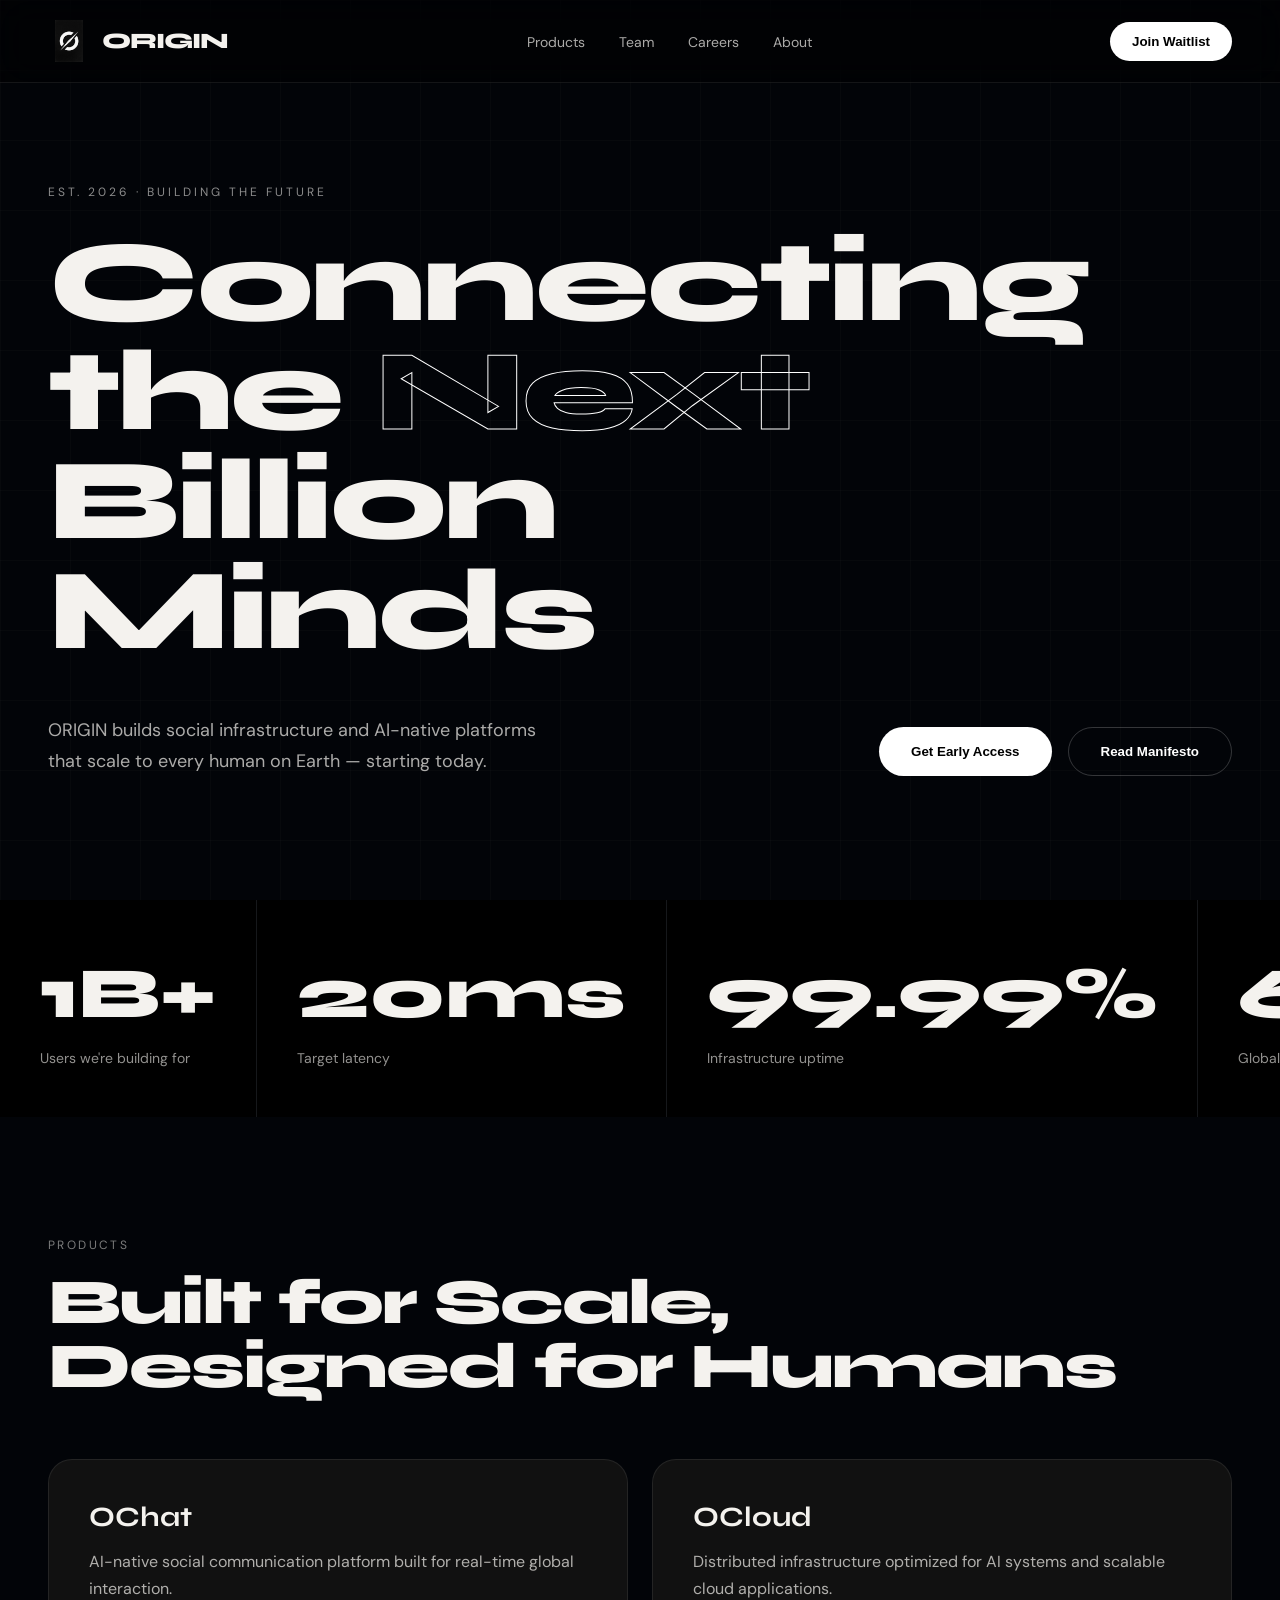
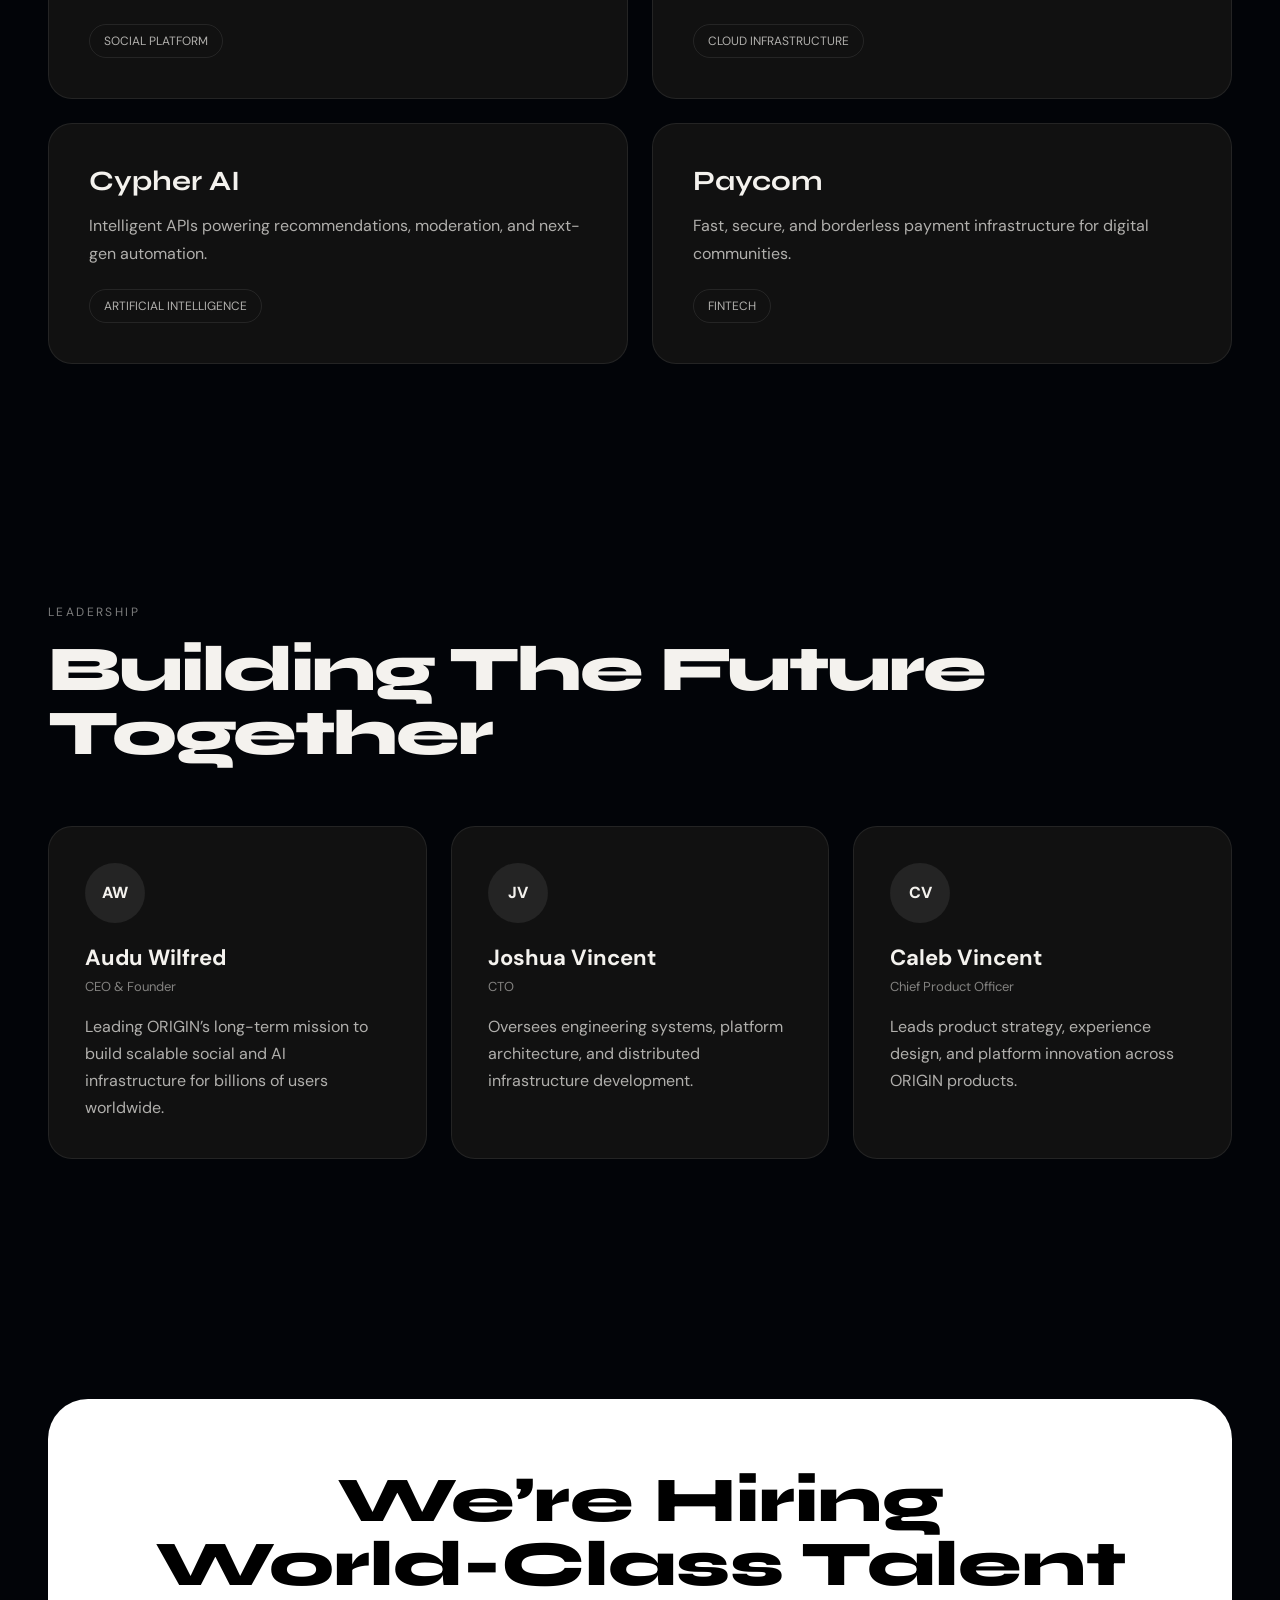
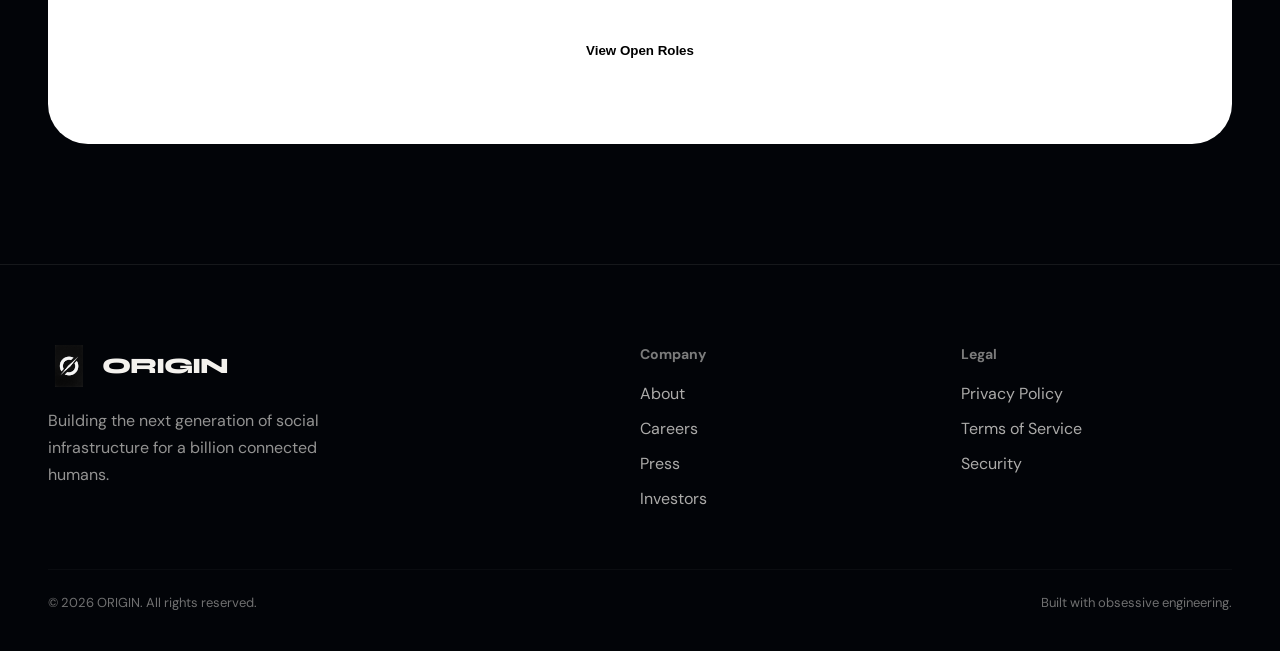
==== commit 3b2bd4f2: "Update Index.html" ====
--- a/Index.html
+++ b/Index.html
@@ -4,7 +4,12 @@
   <meta charset="UTF-8" />
   <meta name="viewport" content="width=device-width, initial-scale=1.0" />
   <title>ORIGIN — Connecting the Next Billion</title>
-
+<link rel="icon" type="image/png" href="favicon-96x96.png" sizes="96x96" />
+<link rel="icon" type="image/svg+xml" href="favicon.svg" />
+<link rel="shortcut icon" href="favicon.ico" />
+<link rel="apple-touch-icon" sizes="180x180" href="apple-touch-icon.png" />
+<meta name="apple-mobile-web-app-title" content="MyWebSite" />
+<link rel="manifest" href="/theoriginweb/site.webmanifest" />
   <meta
     name="description"
     content="ORIGIN builds infrastructure and social technology for the next generation of human connection."
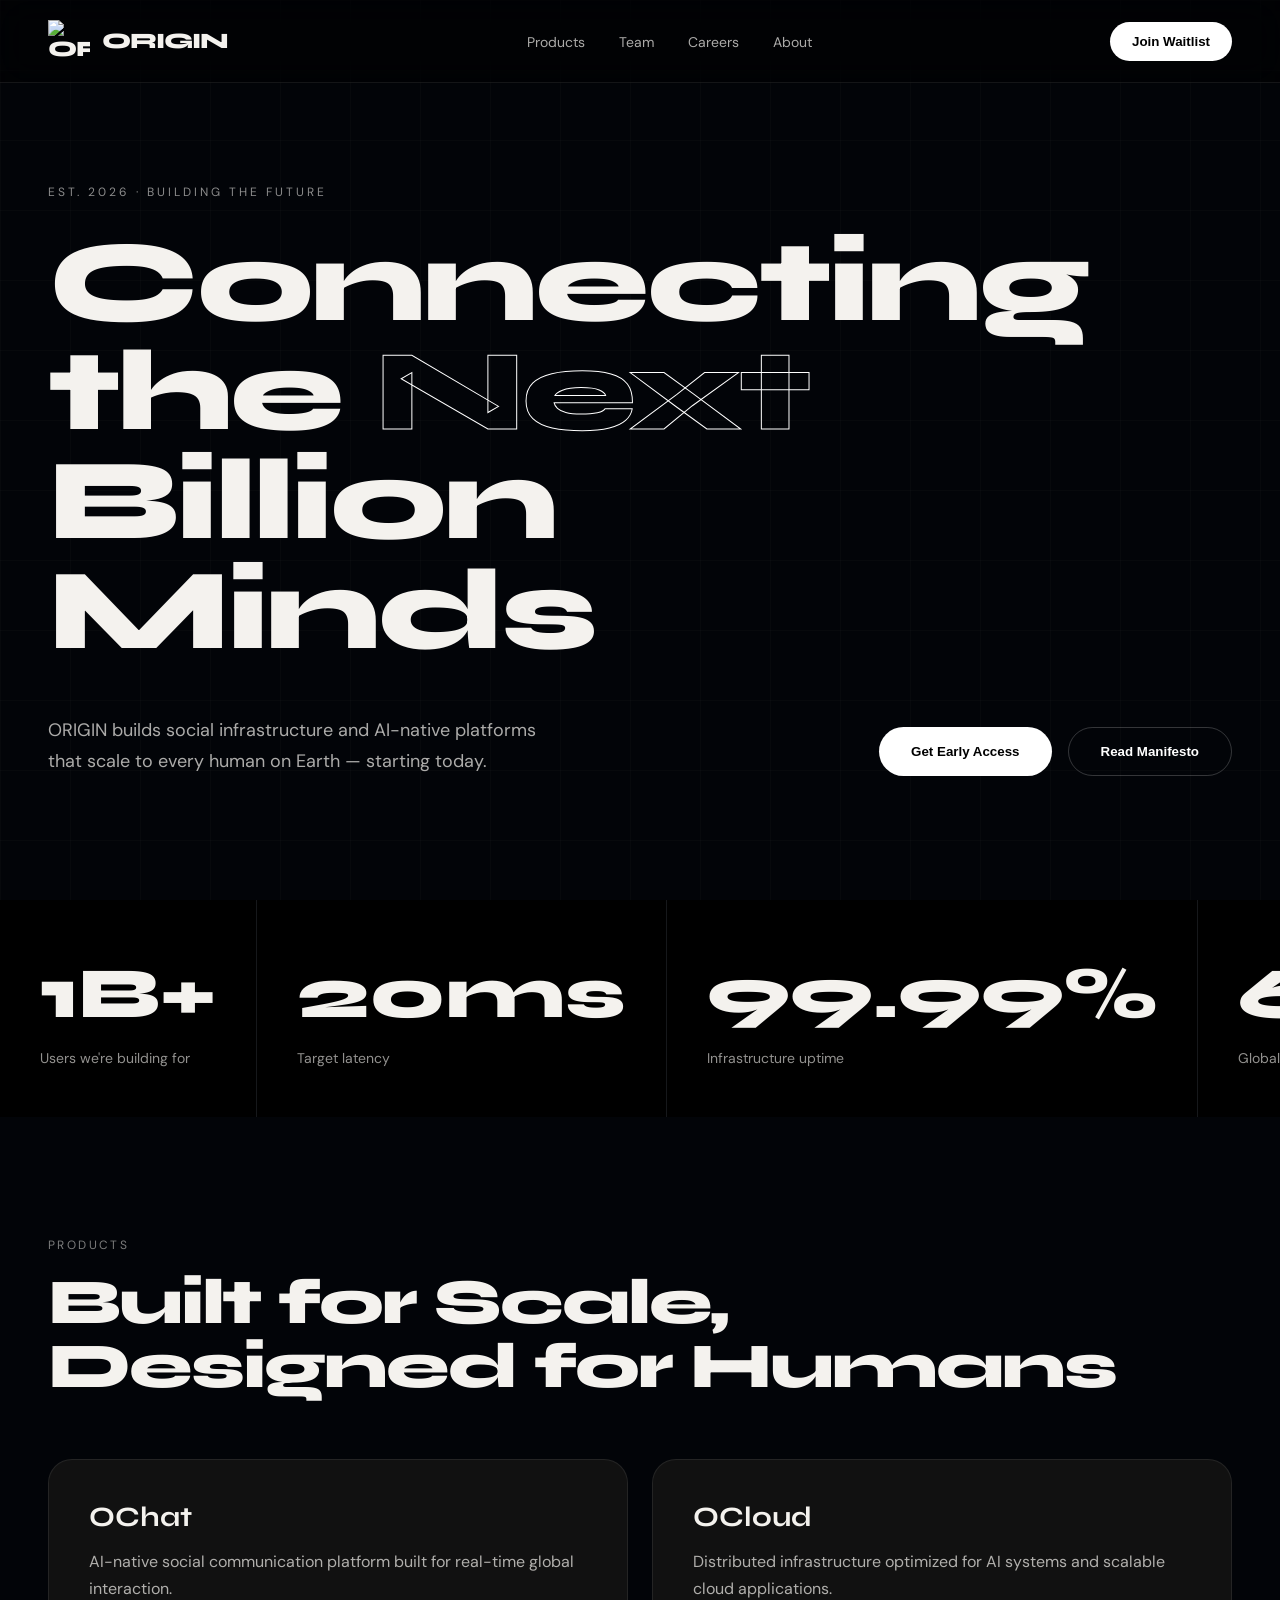
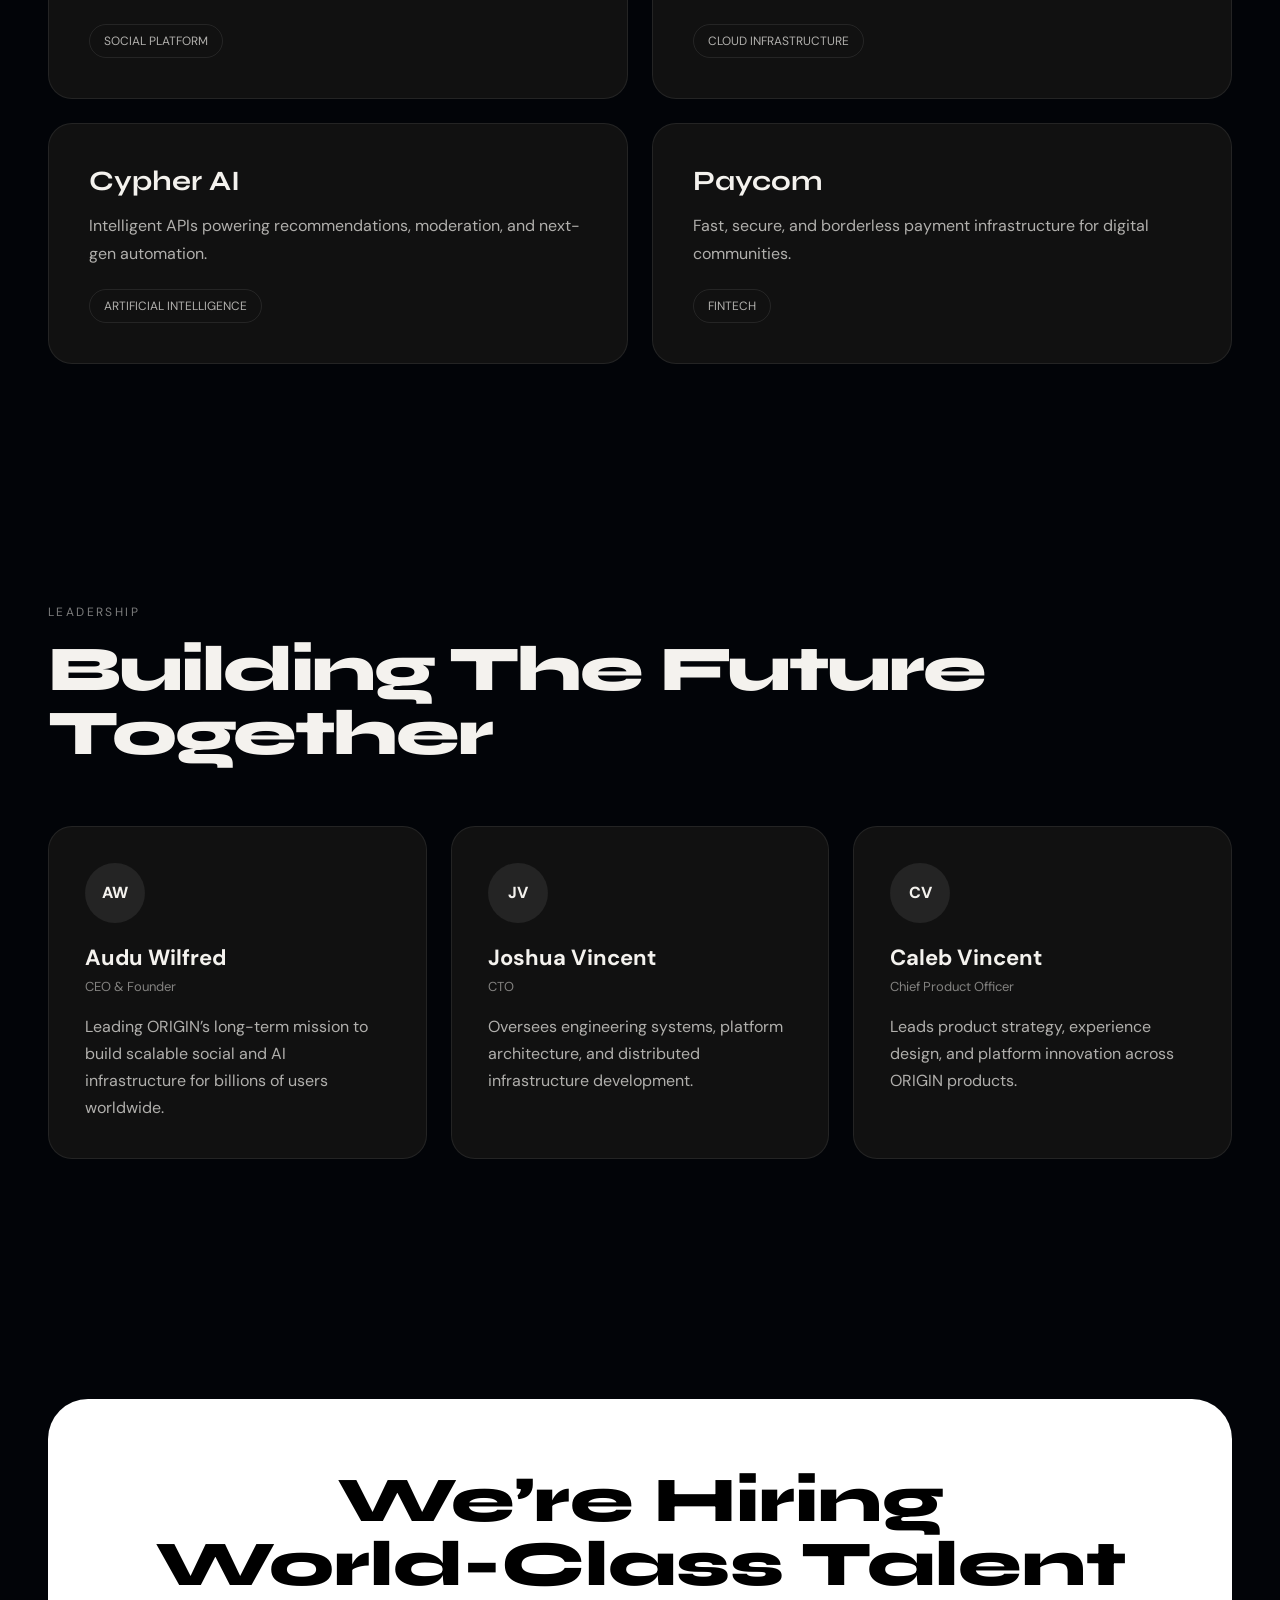
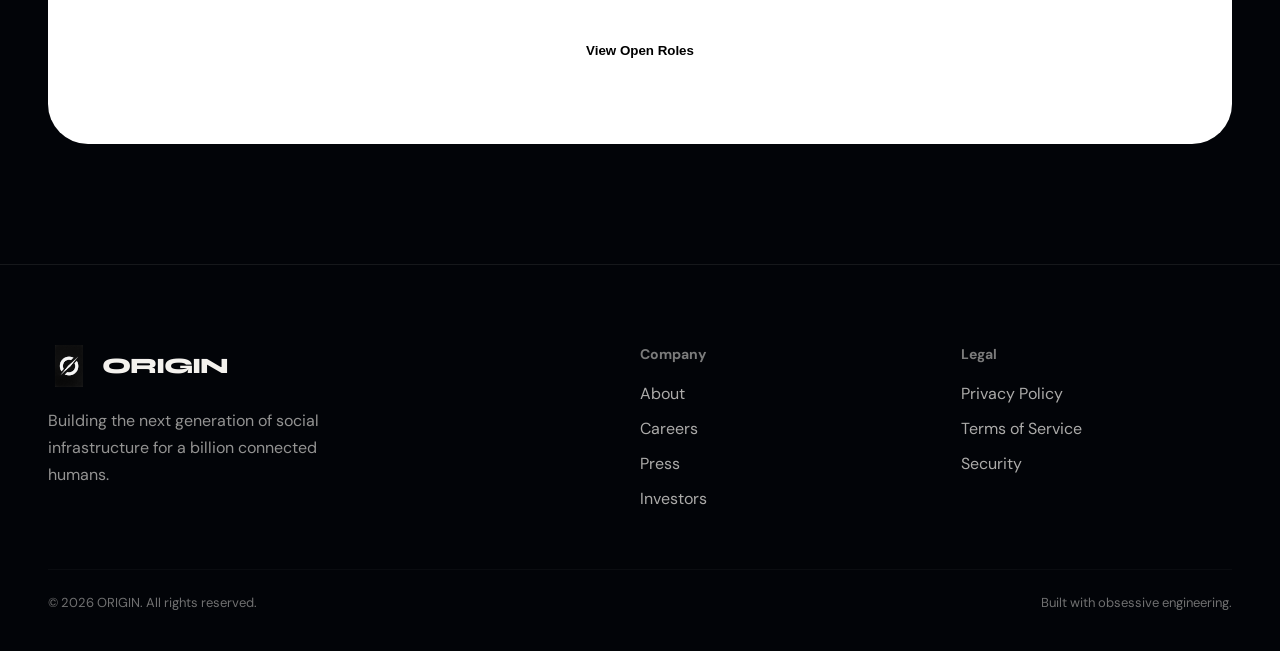
==== commit 7bda4720: "Update Index.html" ====
--- a/Index.html
+++ b/Index.html
@@ -608,7 +608,7 @@
   <nav>
 
     <div class="logo">
-      <img src="origin-logo.png" alt="ORIGIN Logo">
+      <img src="favicon-32×32.png" alt="ORIGIN Logo" class="logo-img">
       <span>ORIGIN</span>
     </div>
 
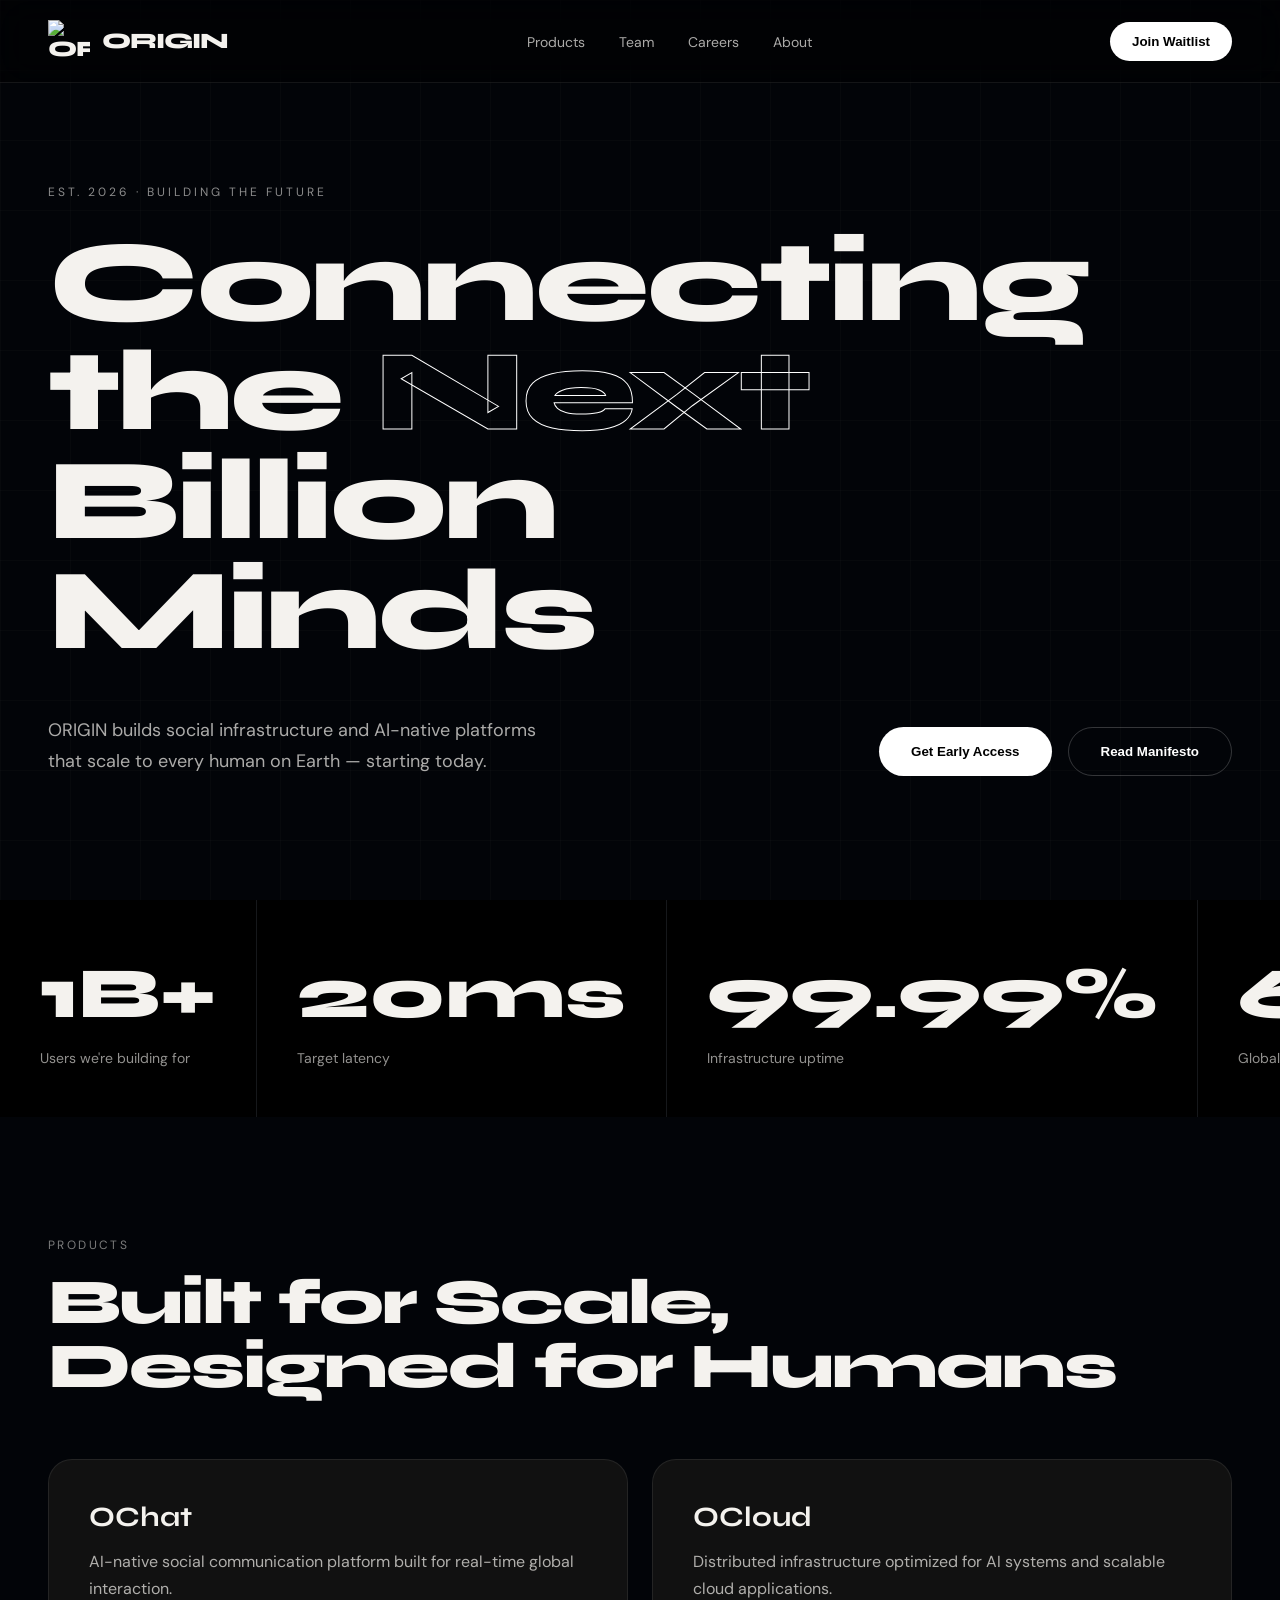
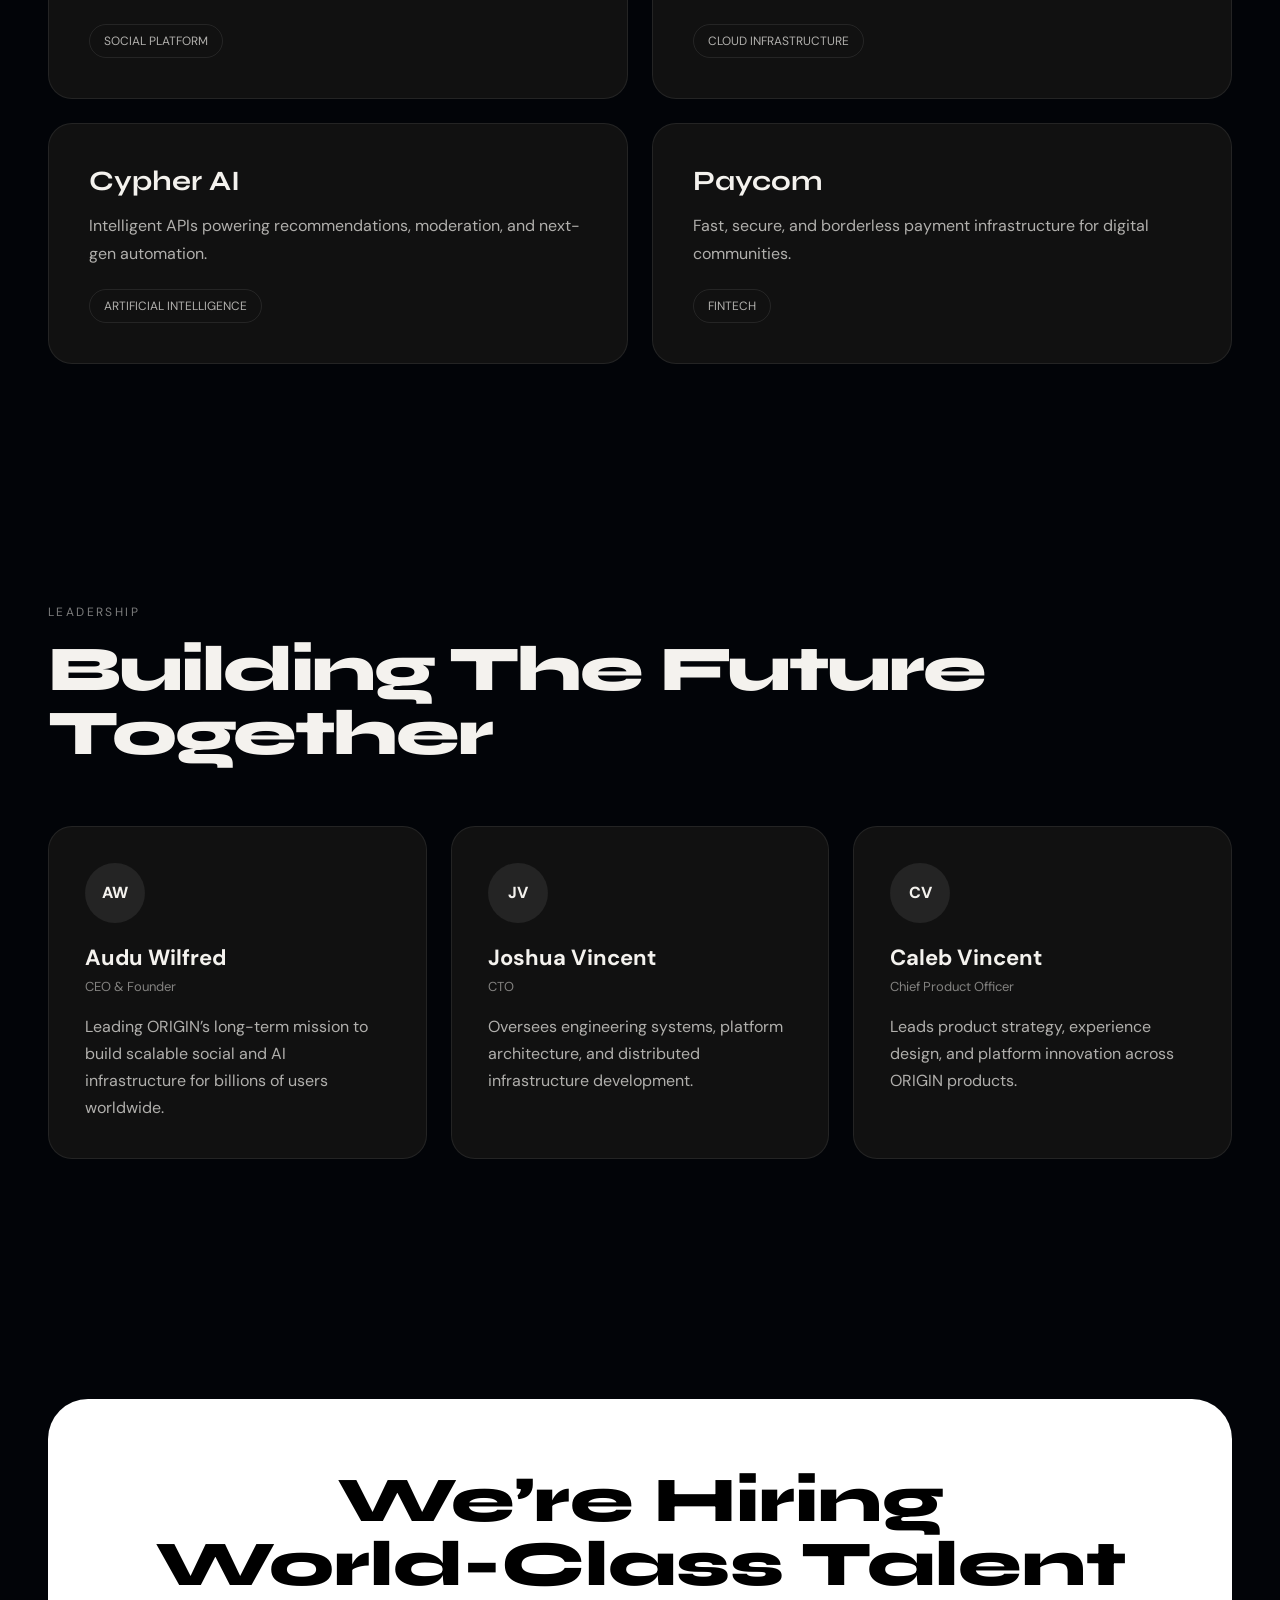
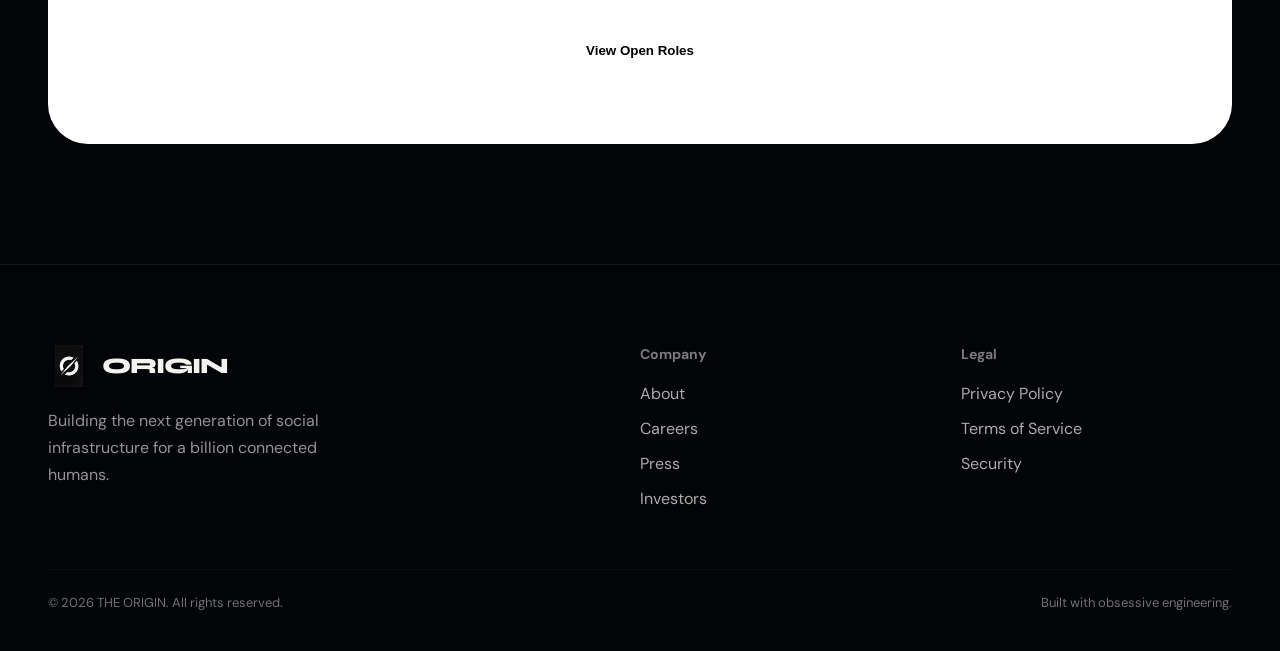
==== commit d3f832b4: "Update Index.html" ====
--- a/Index.html
+++ b/Index.html
@@ -874,10 +874,10 @@
         <h4>Company</h4>
 
         <ul>
-          <li><a href="#">About</a></li>
-          <li><a href="#">Careers</a></li>
-          <li><a href="#">Press</a></li>
-          <li><a href="#">Investors</a></li>
+          <li><a href="about.html">About</a></li>
+          <li><a href="careers.html">Careers</a></li>
+          <li><a href="press.html">Press</a></li>
+          <li><a href="investors.html">Investors</a></li>
         </ul>
 
       </div>
@@ -887,9 +887,9 @@
         <h4>Legal</h4>
 
         <ul>
-          <li><a href="#">Privacy Policy</a></li>
-          <li><a href="#">Terms of Service</a></li>
-          <li><a href="#">Security</a></li>
+          <li><a href="privacy-policy.html">Privacy Policy</a></li>
+          <li><a href="terms-of-service.ht">Terms of Service</a></li>
+          <li><a href="security.html">Security</a></li>
         </ul>
 
       </div>
@@ -897,7 +897,7 @@
     </div>
 
     <div class="footer-bottom">
-      <span>© 2026 ORIGIN. All rights reserved.</span>
+      <span>© 2026 THE ORIGIN. All rights reserved.</span>
       <span>Built with obsessive engineering.</span>
     </div>
 
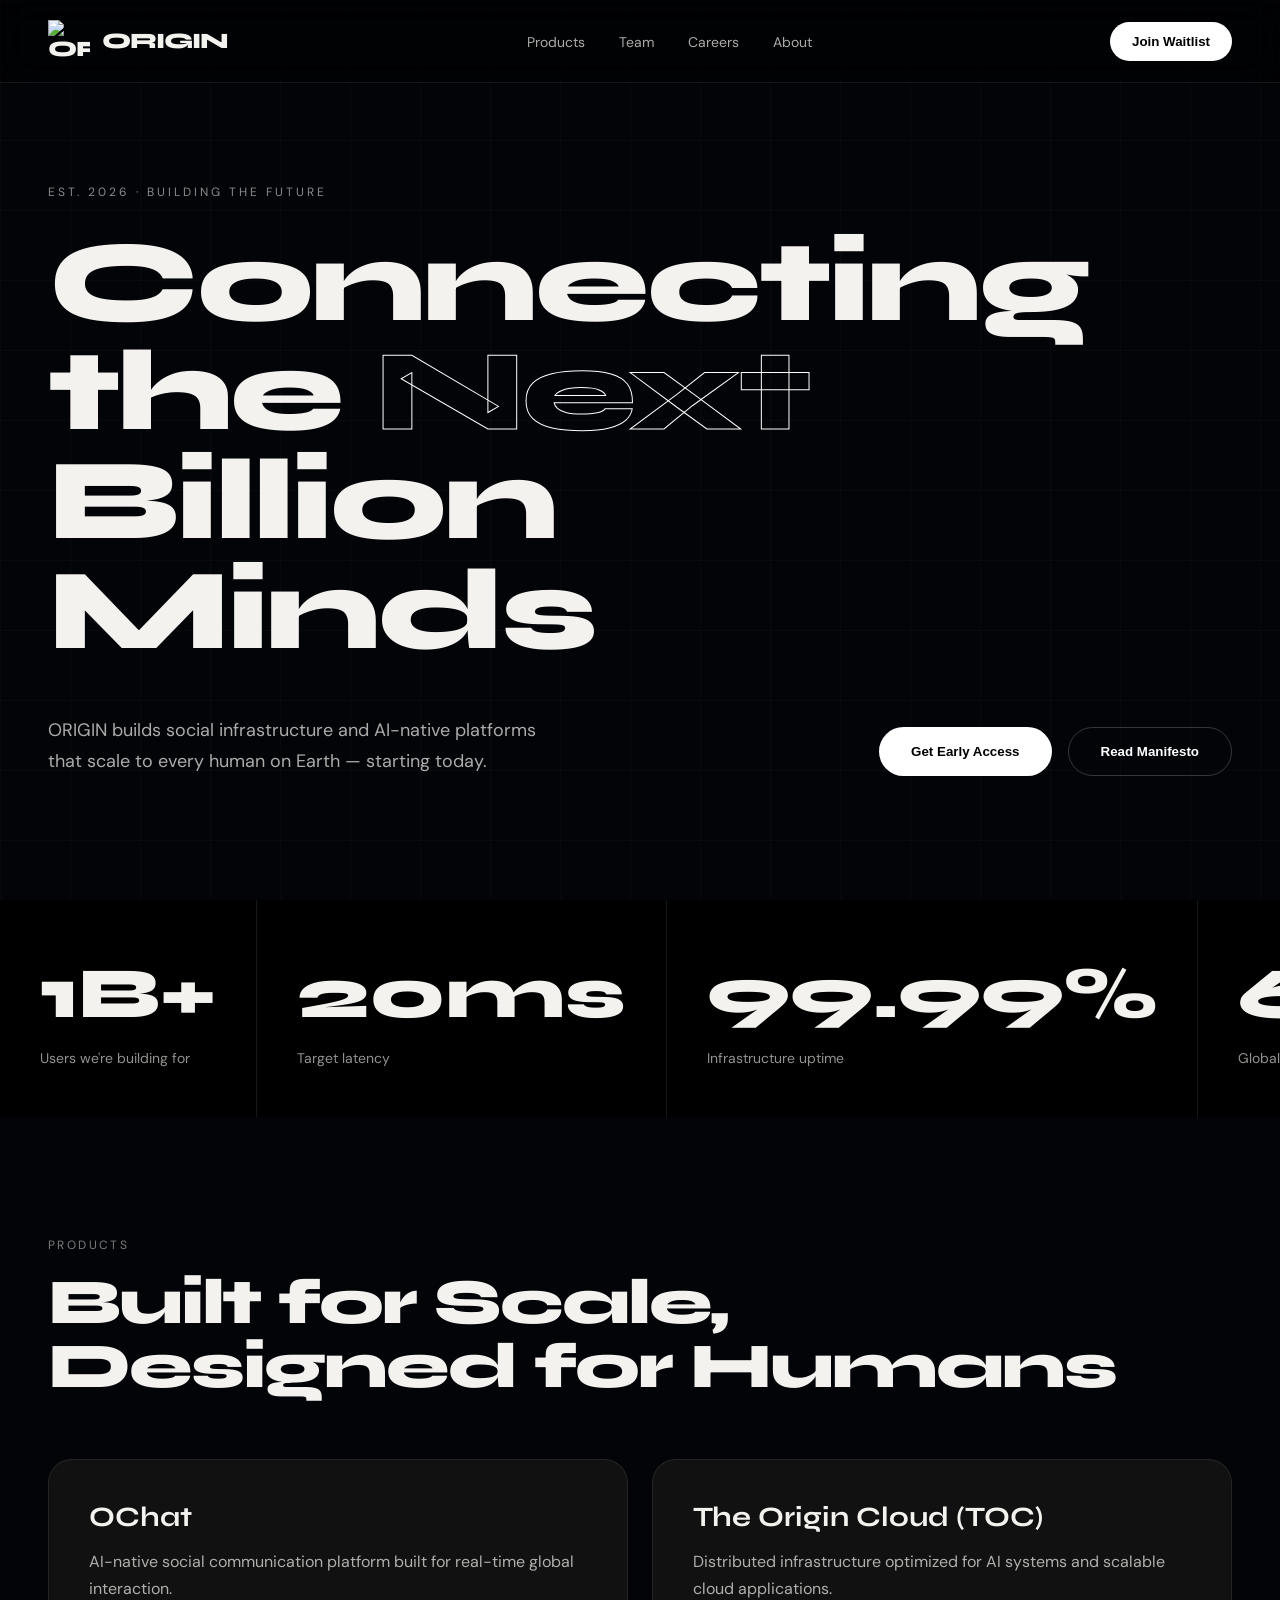
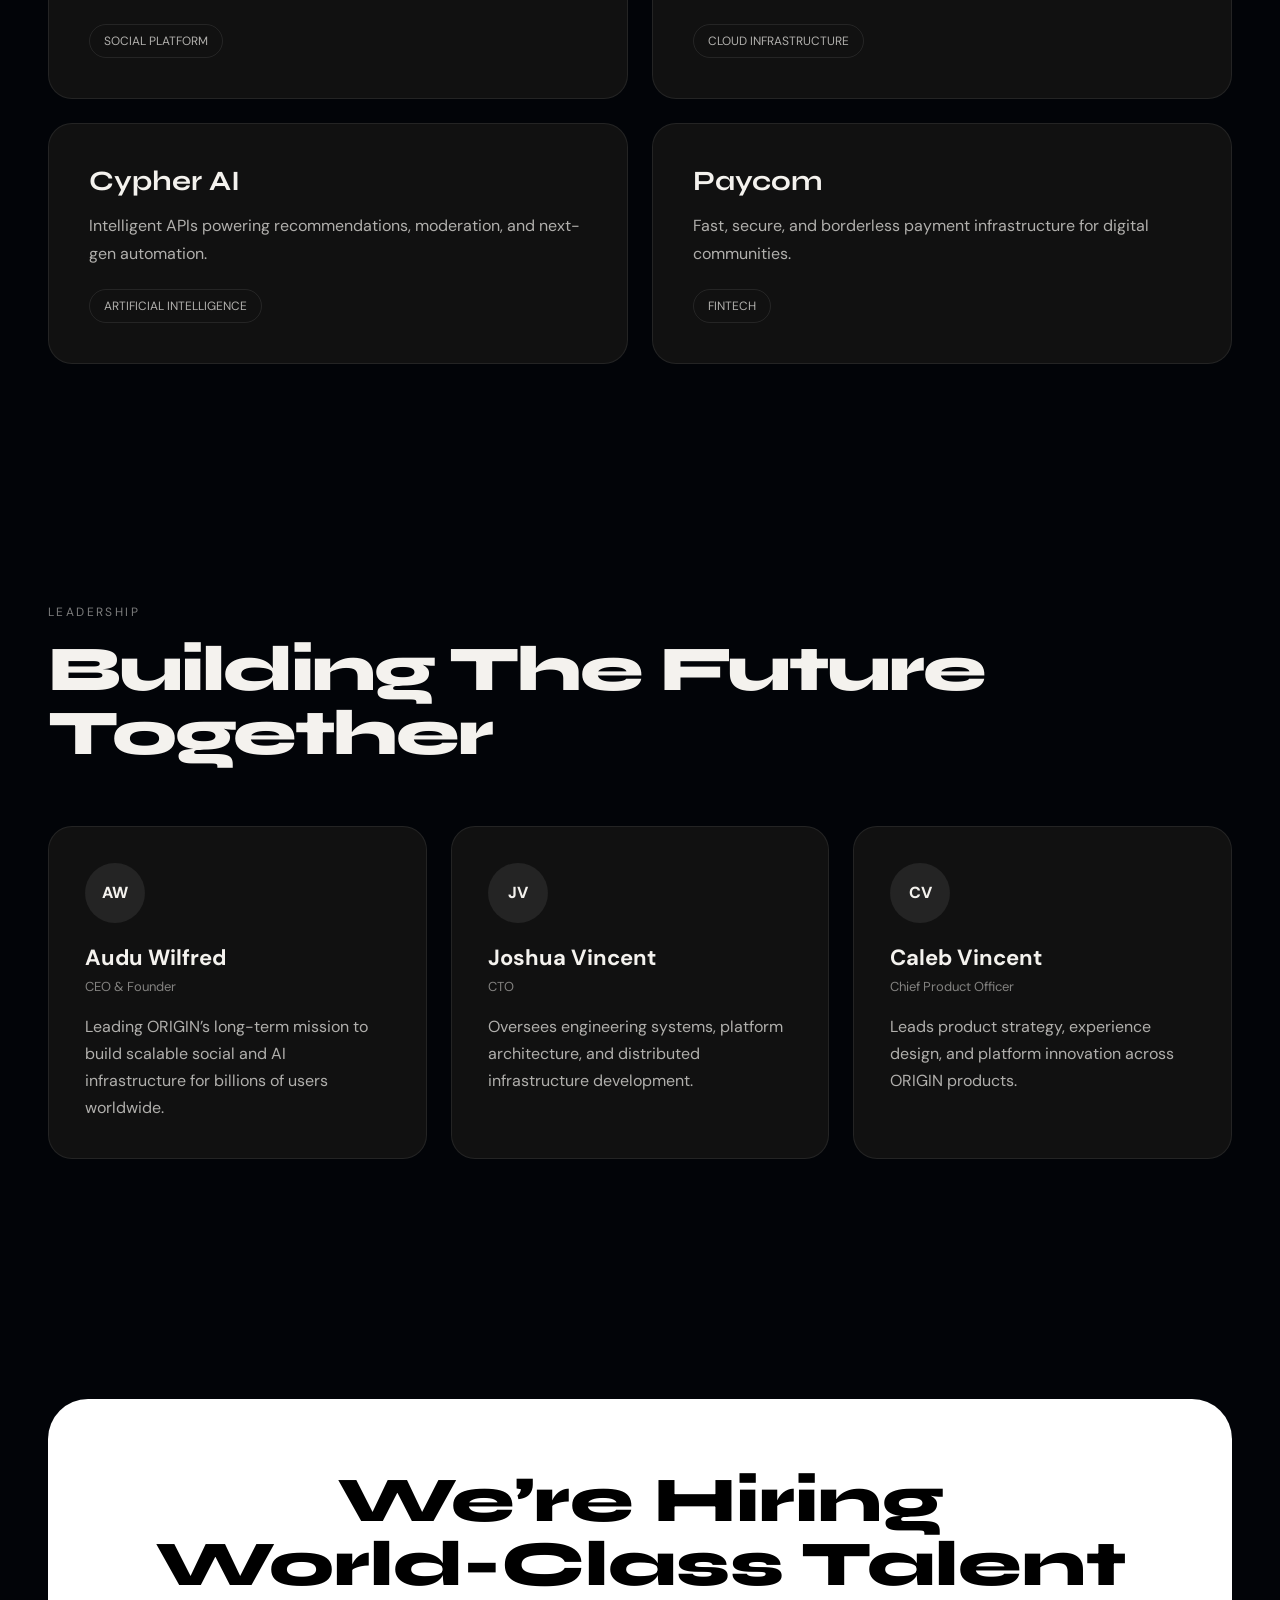
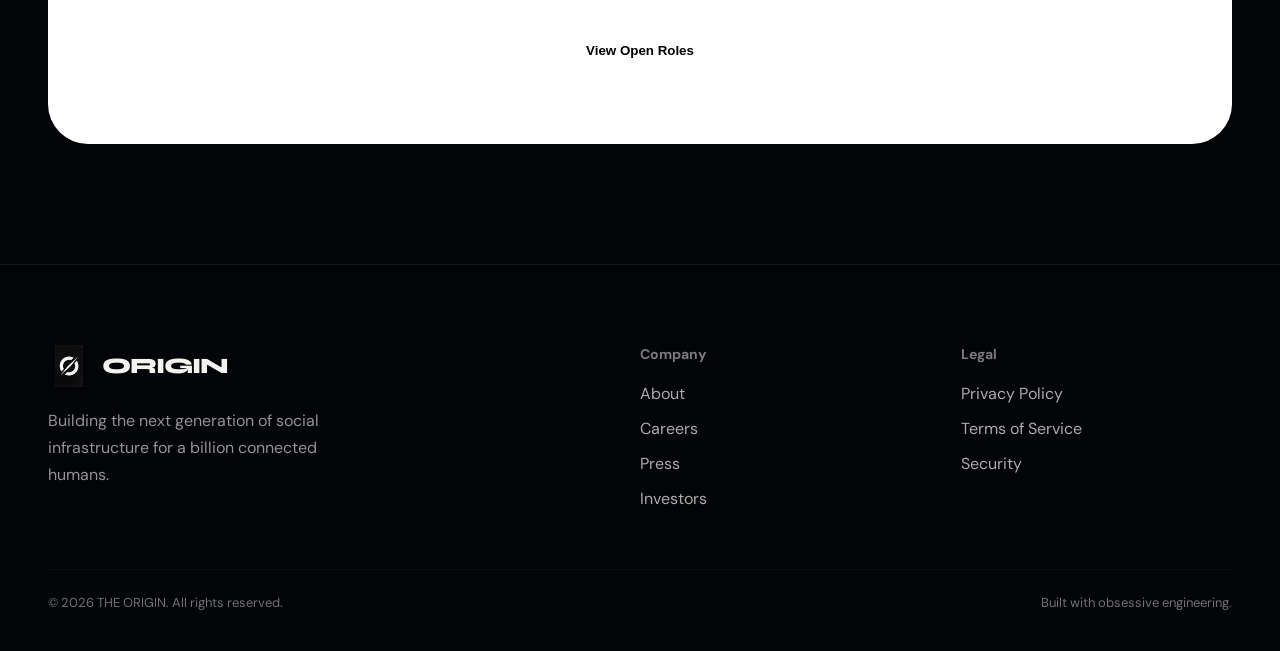
==== commit e055e489: "Update Index.html" ====
--- a/Index.html
+++ b/Index.html
@@ -4,15 +4,17 @@
   <meta charset="UTF-8" />
   <meta name="viewport" content="width=device-width, initial-scale=1.0" />
   <title>ORIGIN — Connecting the Next Billion</title>
+  
 <link rel="icon" type="image/png" href="favicon-96x96.png" sizes="96x96" />
 <link rel="icon" type="image/svg+xml" href="favicon.svg" />
 <link rel="shortcut icon" href="favicon.ico" />
 <link rel="apple-touch-icon" sizes="180x180" href="apple-touch-icon.png" />
 <meta name="apple-mobile-web-app-title" content="MyWebSite" />
 <link rel="manifest" href="/theoriginweb/site.webmanifest" />
+  
   <meta
     name="description"
-    content="ORIGIN builds infrastructure and social technology for the next generation of human connection."
+    content="THE ORIGIN builds AI-native social infrastructure and scalable technology for the next generation of human connection."
   />
 
   <link rel="preconnect" href="https://fonts.googleapis.com" />
@@ -621,8 +623,8 @@
     <ul class="nav-links" id="navLinks">
       <li><a href="#products">Products</a></li>
       <li><a href="#team">Team</a></li>
-      <li><a href="#careers">Careers</a></li>
-      <li><a href="#about">About</a></li>
+      <li><a href="careers.html">Careers</a></li>
+      <li><a href="about.html">About</a></li>
     </ul>
 
     <button class="nav-cta">Join Waitlist</button>
@@ -719,7 +721,7 @@
       </div>
 
       <div class="product-card">
-        <h3 class="product-name">OCloud</h3>
+        <h3 class="product-name">The Origin Cloud (TOC)</h3>
 
         <p class="product-desc">
           Distributed infrastructure optimized for AI systems and scalable cloud applications.
